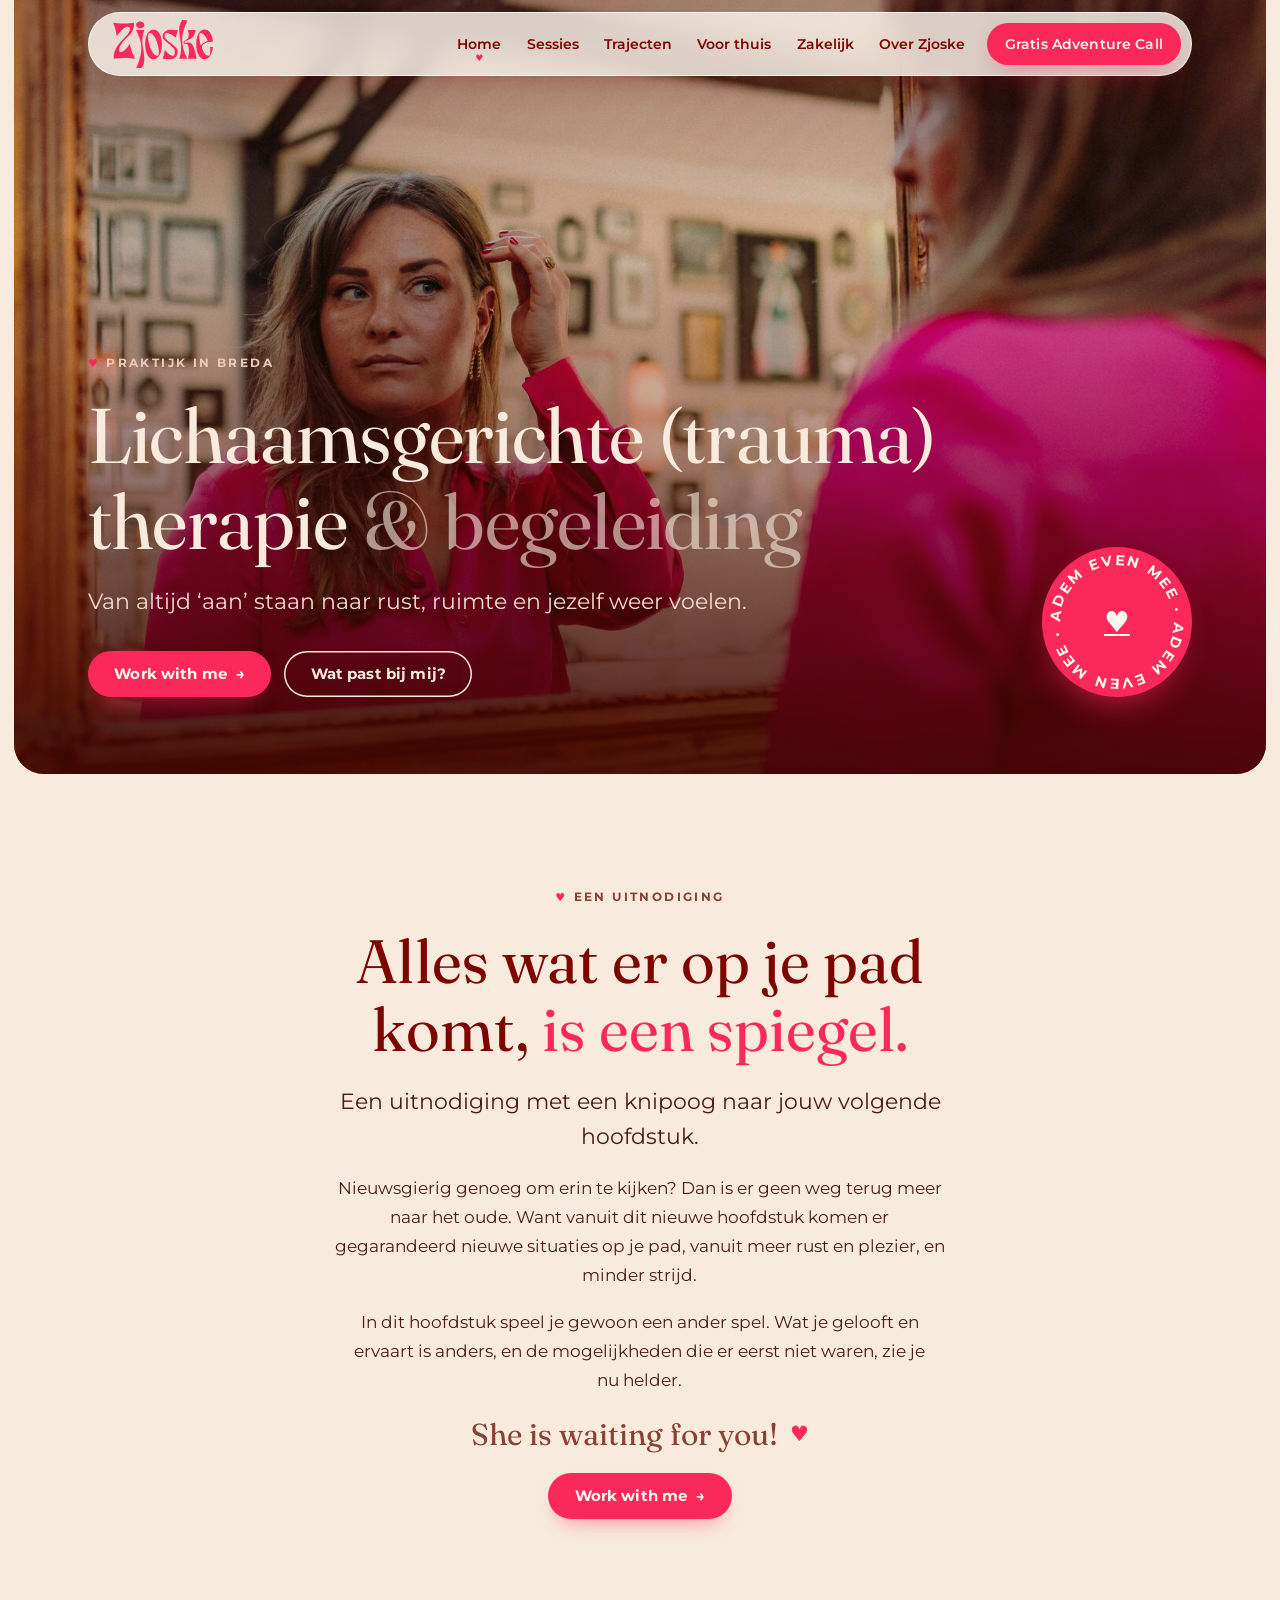
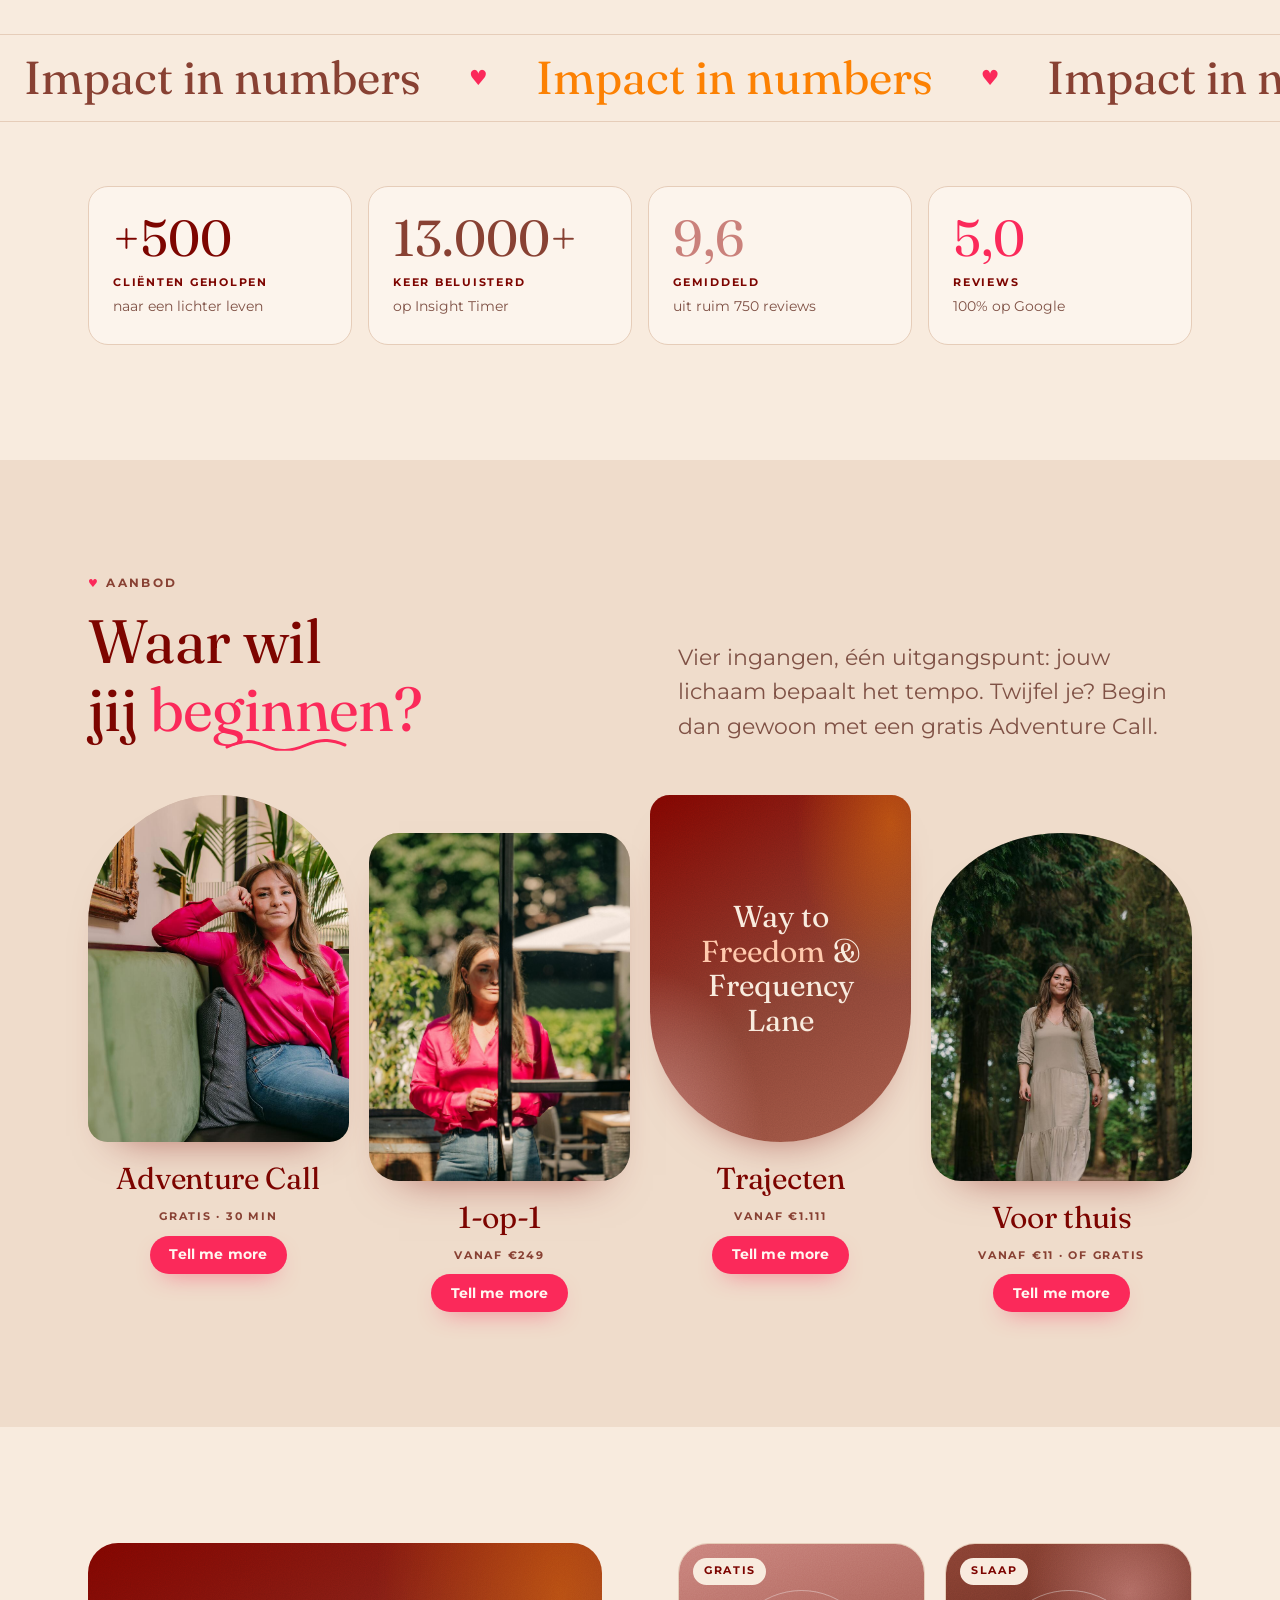
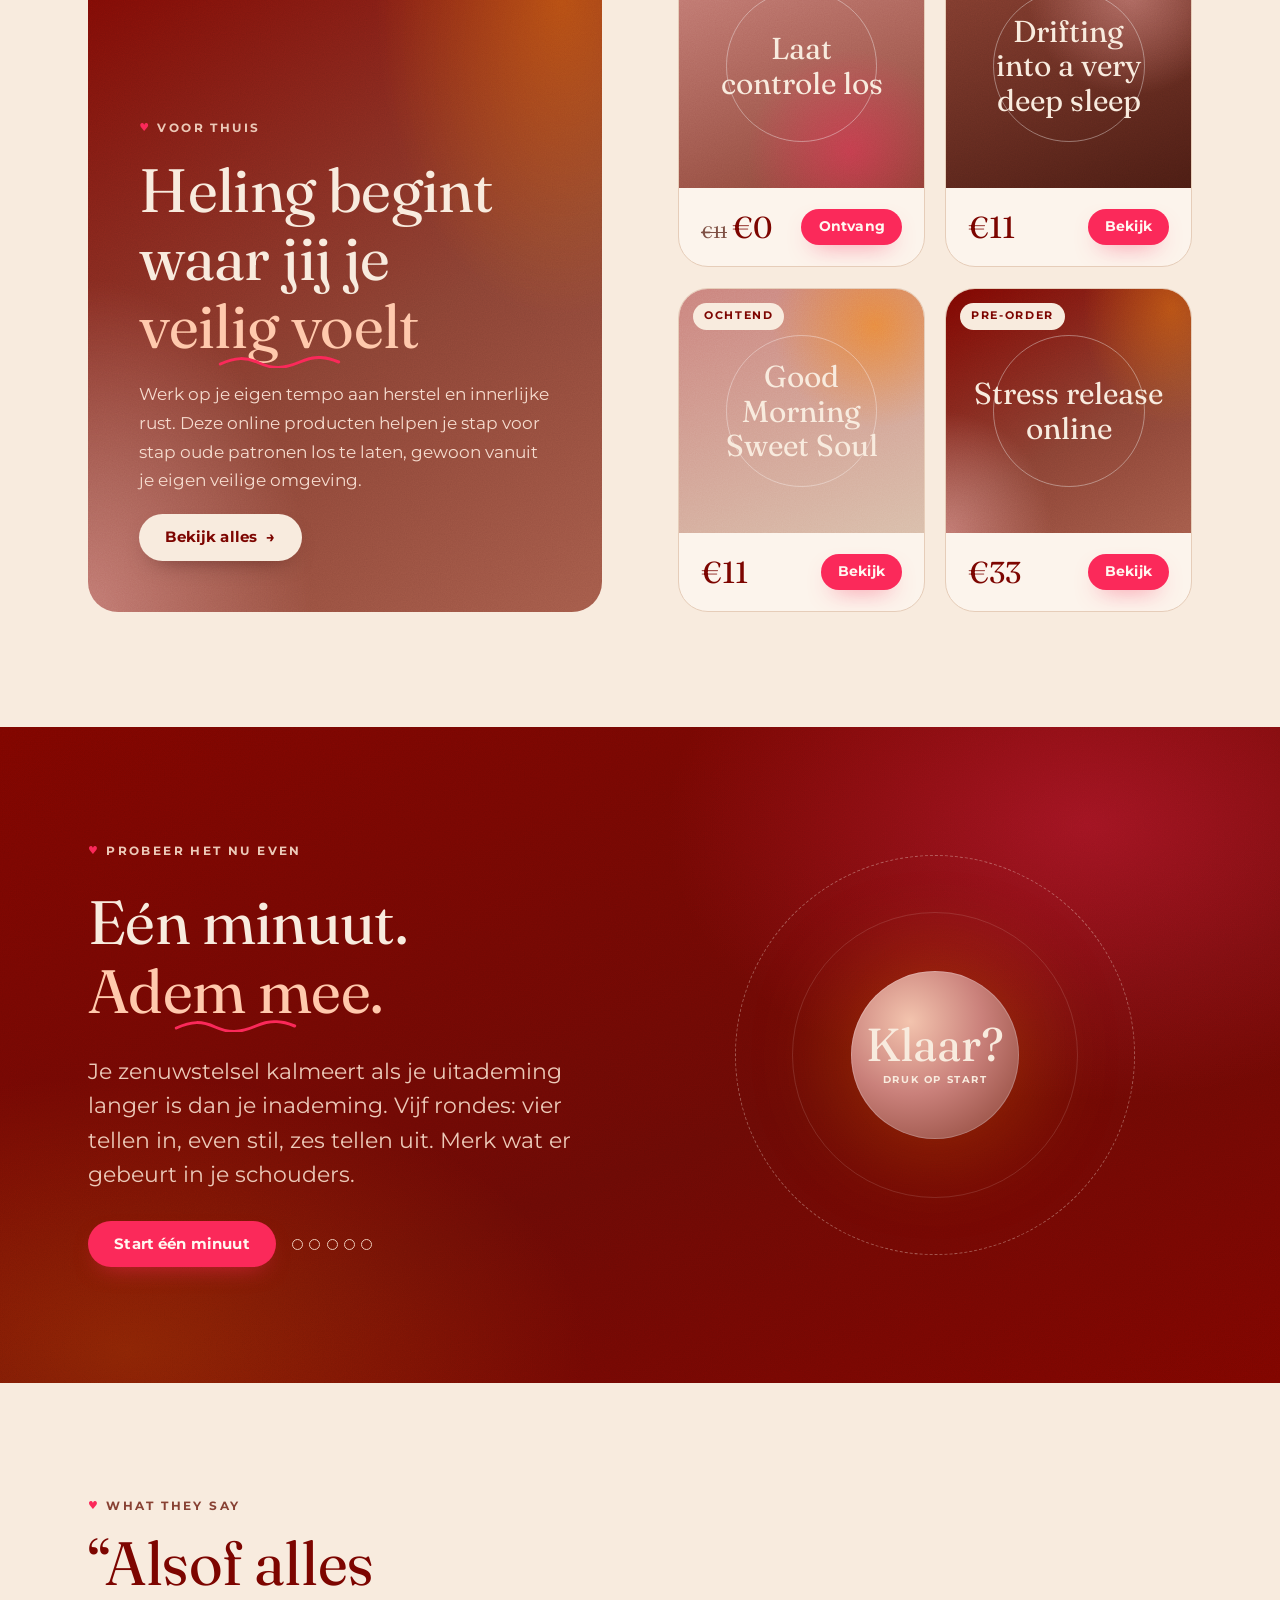
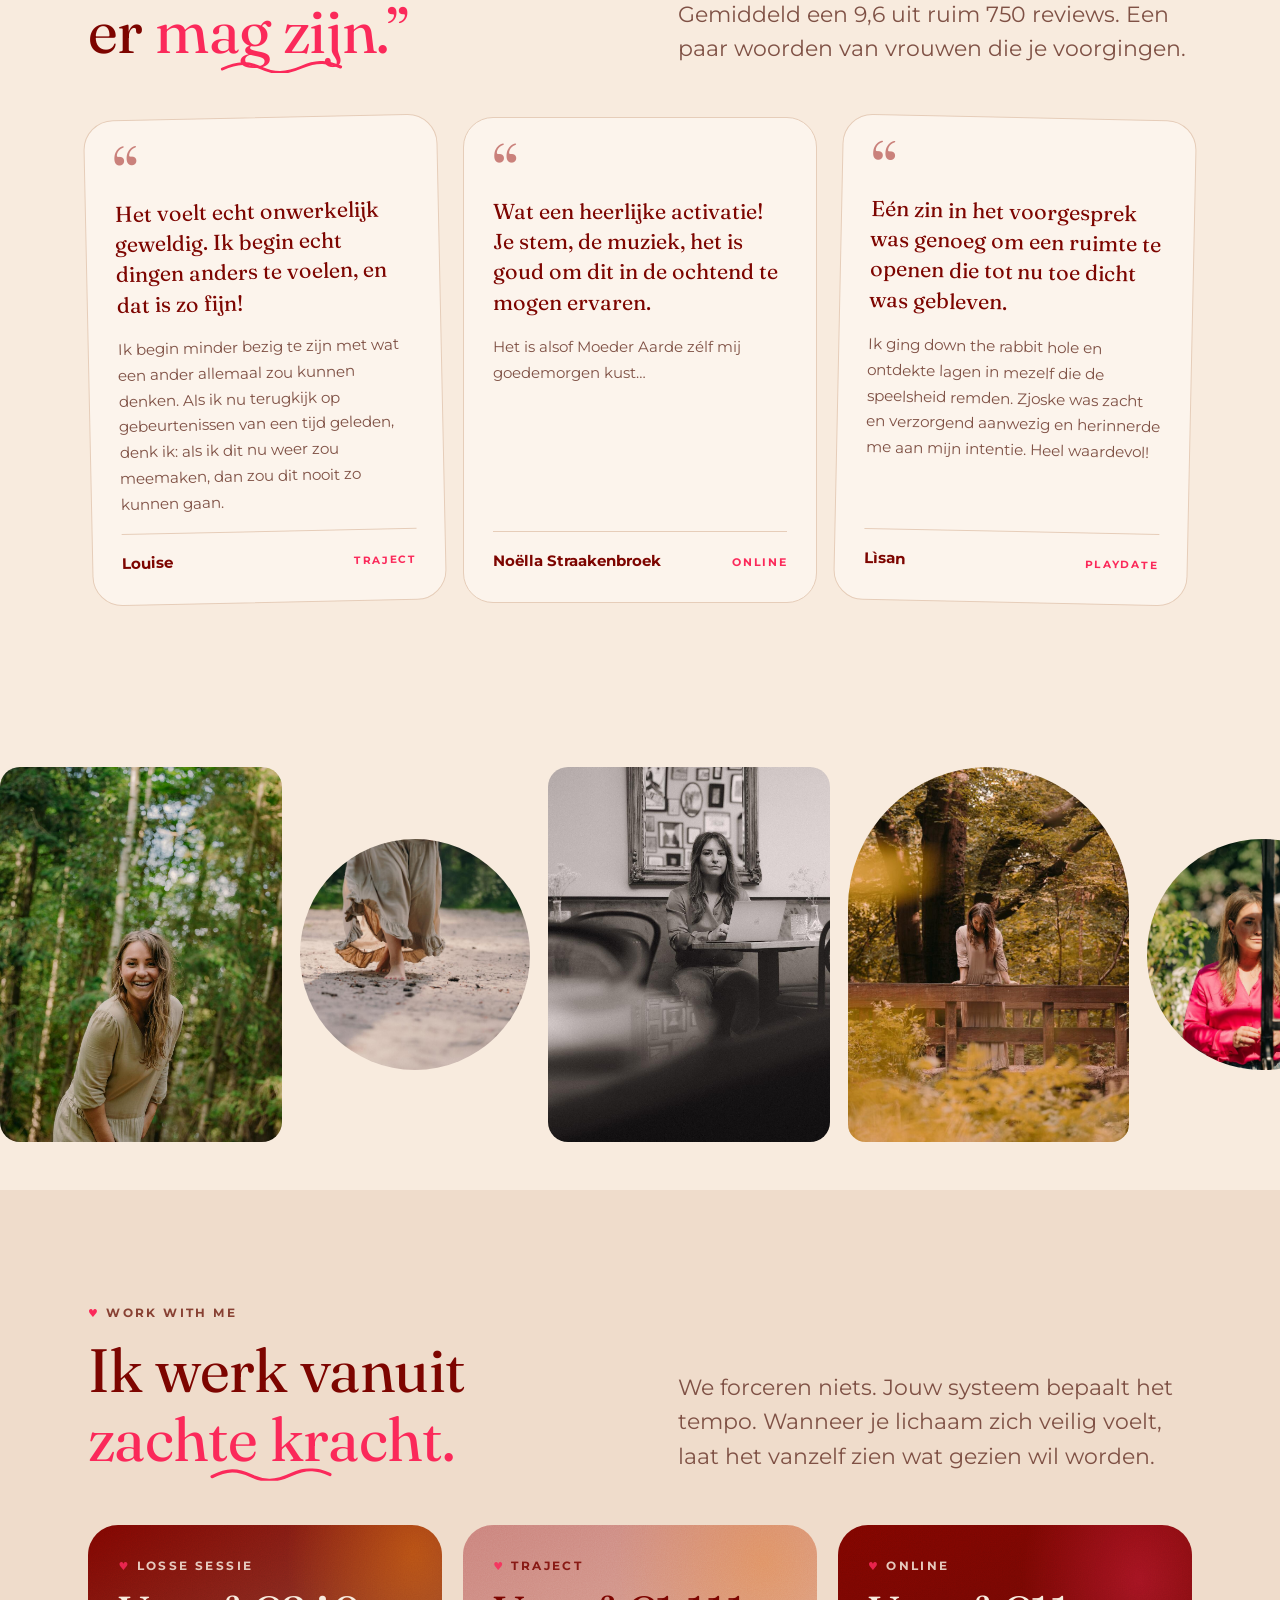
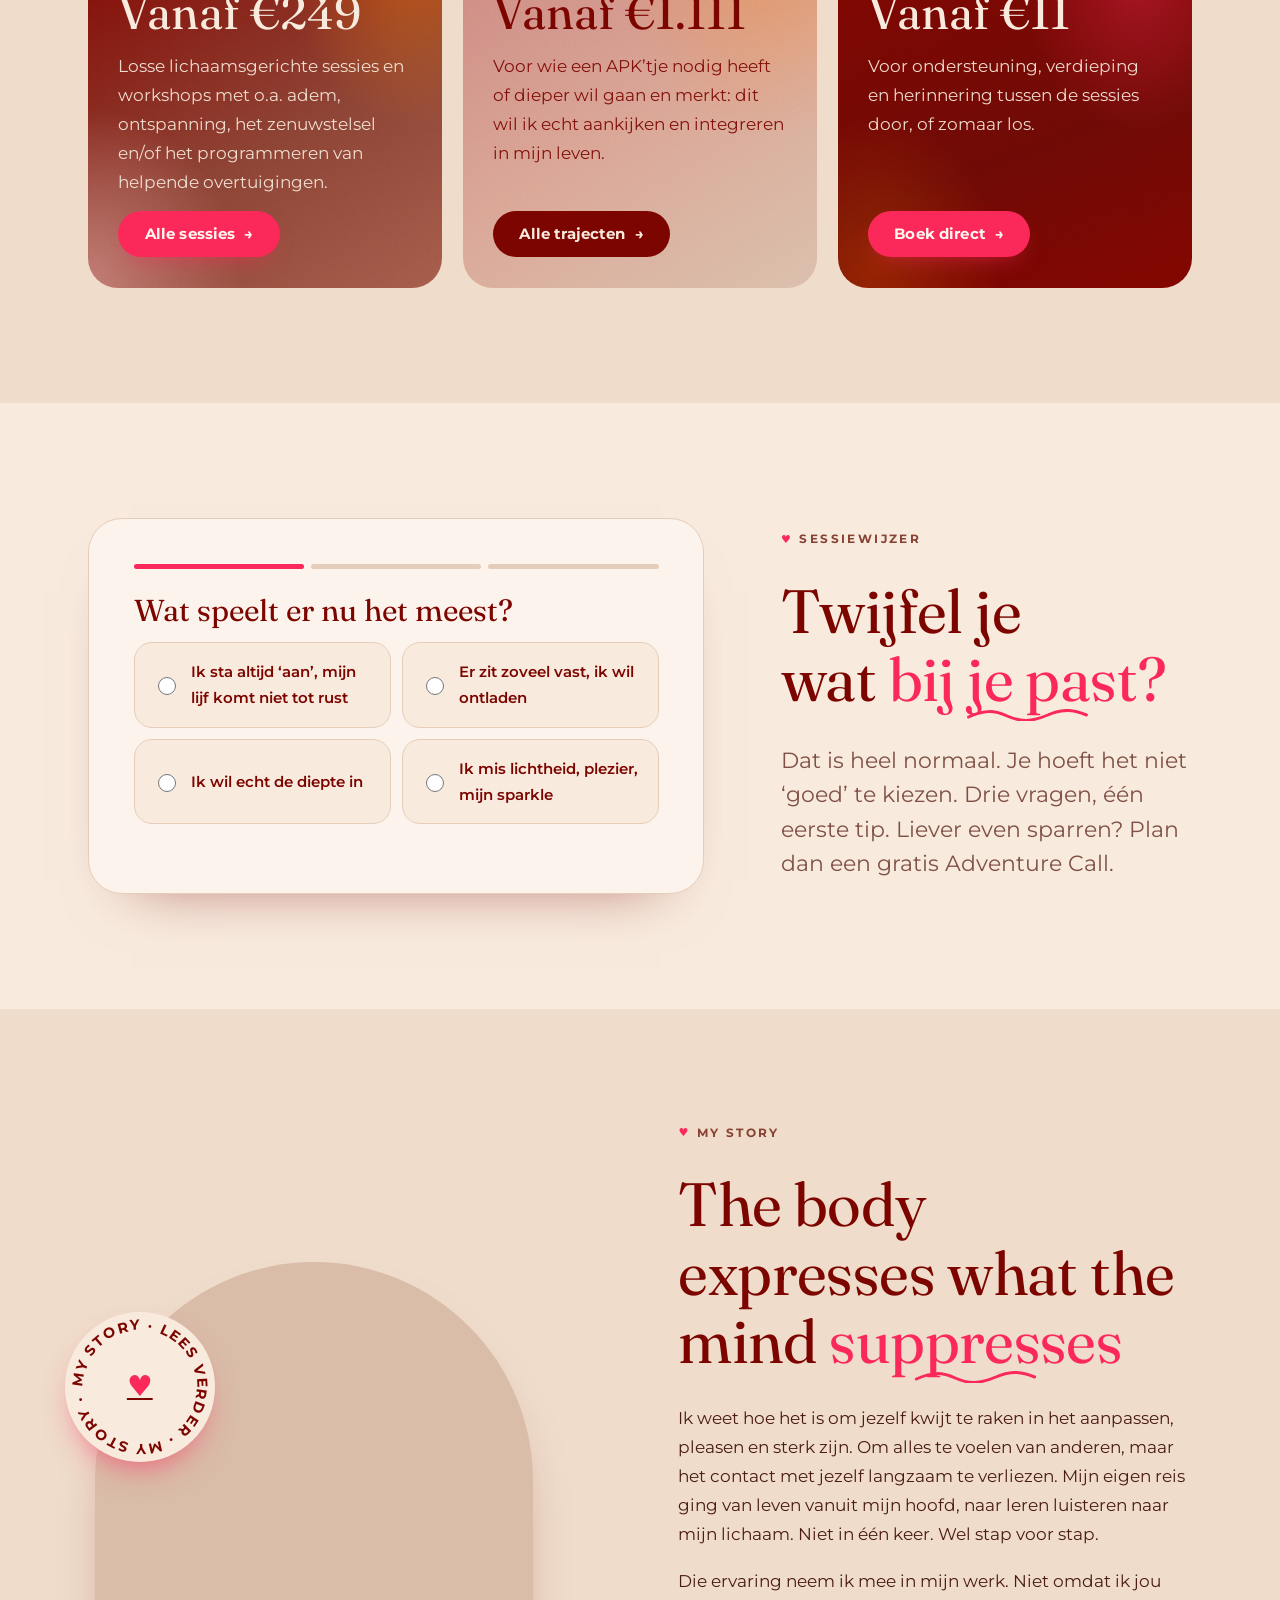
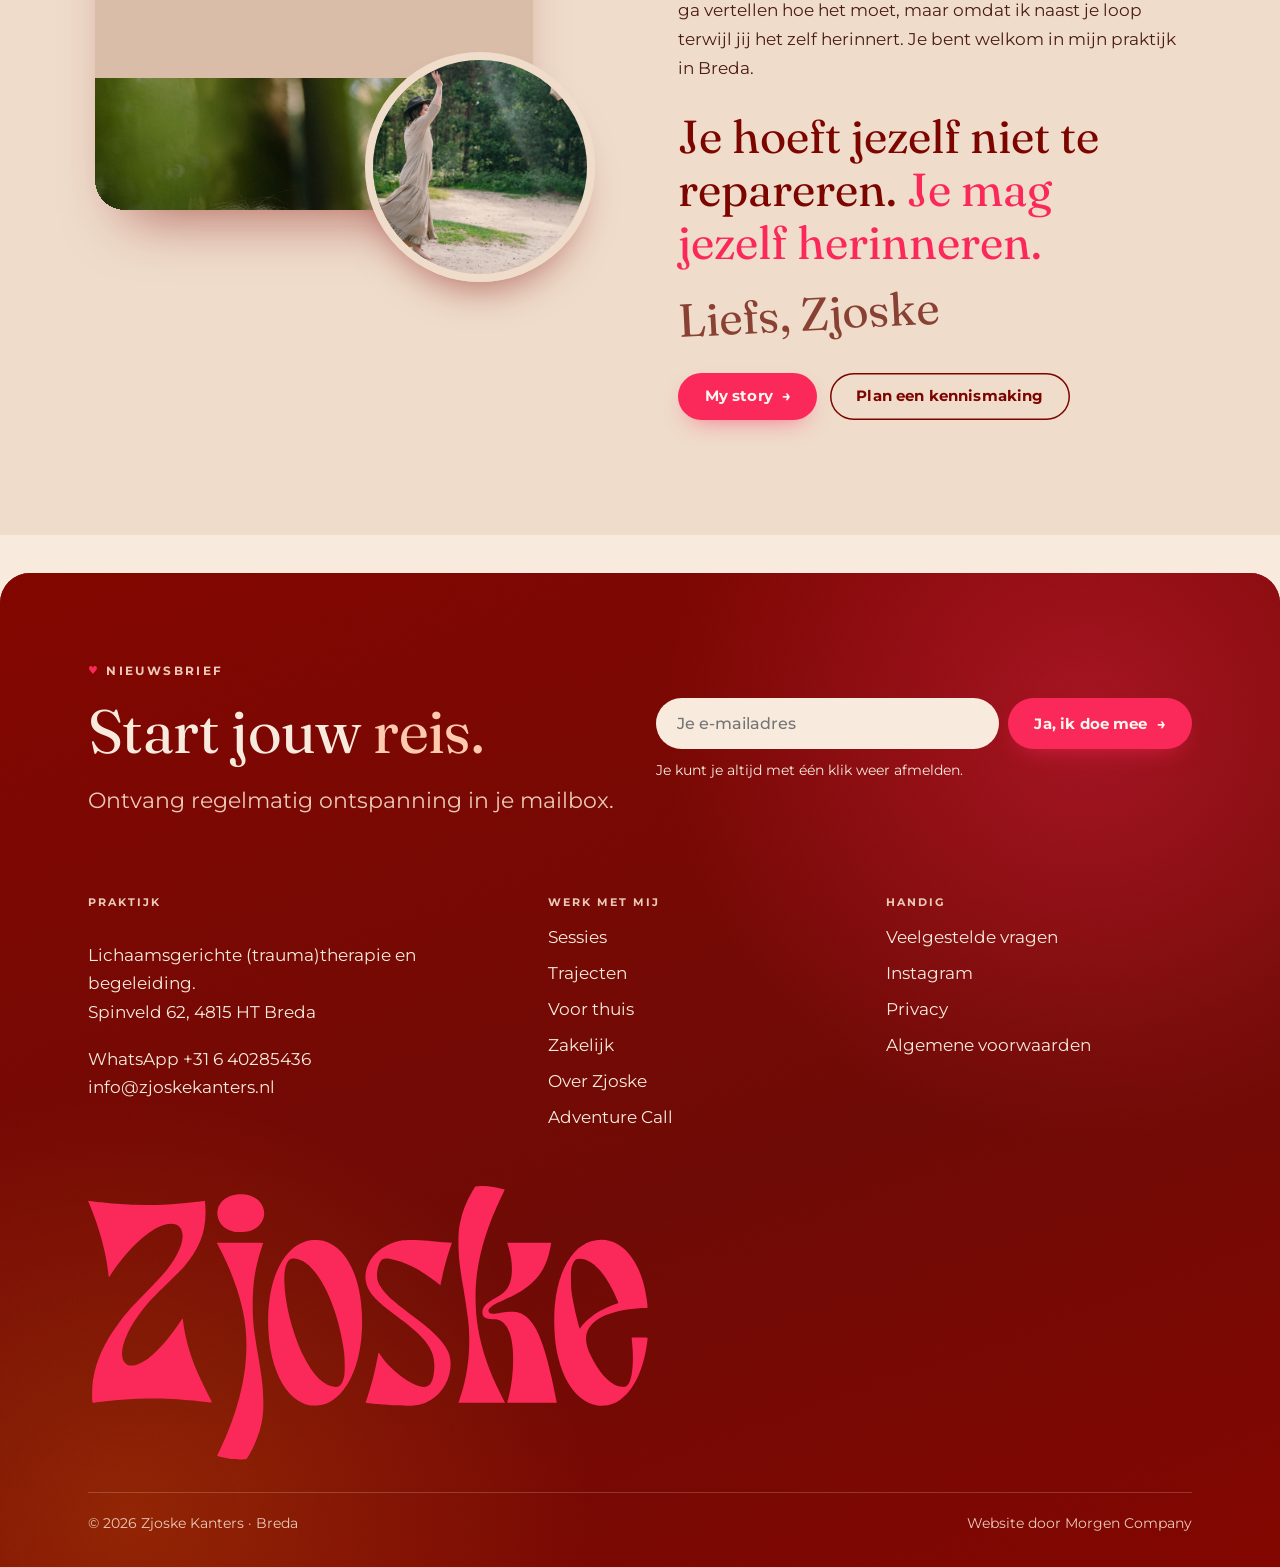
==== index.html @ 668811f3 "Nieuwe website Zjoske Kanters Statische site (7 pagina's) ter vervanging van de Wix-site: opbouw en " ====
<!doctype html>
<html lang="nl">
<head>
<meta charset="utf-8">
<meta name="viewport" content="width=device-width, initial-scale=1, viewport-fit=cover">
<title>Zjoske Kanters</title>
<meta name="description" content="Lichaamsgerichte (trauma)therapie en begeleiding in Breda. Alles wat er op je pad komt, is een spiegel.">
<link rel="preload" href="fonts/TanMeringue.woff2" as="font" type="font/woff2" crossorigin>
<link rel="preconnect" href="https://fonts.googleapis.com">
<link rel="preconnect" href="https://fonts.gstatic.com" crossorigin>
<link rel="stylesheet" href="https://fonts.googleapis.com/css2?family=Fraunces:opsz,wght@9..144,300..600&family=Montserrat:ital,wght@0,400..800;1,400..600&display=swap">
<link rel="stylesheet" href="style.css">
</head>
<body>
<header data-header></header>

<main>

  <!-- ===== HERO ===== -->
  <section class="photo-hero">
    <div class="photo-hero__inner">
      <img src="img/spiegel.jpg" alt="Zjoske kijkt in de spiegel, in een roze blouse" width="1600" height="1067" style="object-position:30% 40%">
      <div class="wrap">
        <div>
          <span class="eyebrow">Praktijk in Breda</span>
          <h1>Lichaamsgerichte (trauma) therapie <span class="soft">&amp; begeleiding</span></h1>
          <p class="lead">Van altijd ‘aan’ staan naar rust, ruimte en jezelf weer voelen.</p>
          <div class="btn-row">
            <a class="btn" href="kennismaken.html">Work with me <span class="arr">→</span></a>
            <a class="btn btn--ghost" href="#sessiewijzer">Wat past bij mij?</a>
          </div>
        </div>
        <a class="sticker" href="#adem" aria-label="Adem even met me mee">
          <svg viewBox="0 0 100 100" aria-hidden="true"><defs><path id="ring1" d="M50,50 m-38,0 a38,38 0 1,1 76,0 a38,38 0 1,1 -76,0"/></defs><text textLength="234" lengthAdjust="spacing"><textPath href="#ring1" textLength="234" lengthAdjust="spacing">adem even mee · adem even mee ·</textPath></text></svg>
          <span class="heart" aria-hidden="true">♥</span>
        </a>
      </div>
    </div>
  </section>

  <!-- ===== SPIEGEL ===== -->
  <section class="section">
    <div class="wrap intro reveal">
      <span class="eyebrow">Een uitnodiging</span>
      <p class="big">Alles wat er op je pad komt, <em>is een spiegel.</em></p>
      <p class="lead" style="color:var(--text)">Een uitnodiging met een knipoog naar jouw volgende hoofdstuk.</p>
      <div class="prose" style="text-align:center">
        <p>Nieuwsgierig genoeg om erin te kijken? Dan is er geen weg terug meer naar het oude. Want vanuit dit nieuwe hoofdstuk komen er gegarandeerd nieuwe situaties op je pad, vanuit meer rust en plezier, en minder strijd.</p>
        <p>In dit hoofdstuk speel je gewoon een ander spel. Wat je gelooft en ervaart is anders, en de mogelijkheden die er eerst niet waren, zie je nu helder.</p>
      </div>
      <p class="wink">She is waiting for you!</p>
      <a class="btn" href="kennismaken.html">Work with me <span class="arr">→</span></a>
    </div>
  </section>

  <!-- ===== IMPACT IN NUMBERS ===== -->
  <div class="marquee" aria-hidden="true"><div class="marquee__track">
    <span>Impact in numbers</span><span>Impact in numbers</span><span>Impact in numbers</span><span>Impact in numbers</span>
    <span>Impact in numbers</span><span>Impact in numbers</span><span>Impact in numbers</span><span>Impact in numbers</span>
  </div></div>
  <section class="section" style="padding-top:clamp(40px,5vw,64px)">
    <div class="wrap">
      <div class="stats">
        <div class="stat reveal"><b data-count="500" data-prefix="+">+500</b><strong>Cliënten geholpen</strong><span>naar een lichter leven</span></div>
        <div class="stat reveal"><b data-count="13000" data-suffix="+">13.000+</b><strong>Keer beluisterd</strong><span>op Insight Timer</span></div>
        <div class="stat reveal"><b data-count="9.6">9,6</b><strong>Gemiddeld</strong><span>uit ruim 750 reviews</span></div>
        <div class="stat reveal"><b data-count="5.0">5,0</b><strong>Reviews</strong><span>100% op Google</span></div>
      </div>
    </div>
  </section>

  <!-- ===== AANBOD ===== -->
  <section class="section section--alt">
    <div class="wrap">
      <div class="head reveal">
        <div class="stack"><span class="eyebrow">Aanbod</span><h2>Waar wil jij <em>beginnen?</em></h2></div>
        <p class="lead">Vier ingangen, één uitgangspunt: jouw lichaam bepaalt het tempo. Twijfel je? Begin dan gewoon met een gratis Adventure Call.</p>
      </div>
      <div class="offer-grid">
        <a class="offer reveal" href="kennismaken.html">
          <div class="pic"><img src="img/zjoske-bank.jpg" alt="Zjoske op een groene bank" width="1600" height="1067" loading="lazy" style="object-position:62% 50%"></div>
          <h3>Adventure Call</h3>
          <span class="price">GRATIS · 30 MIN</span>
          <span class="btn">Tell me more</span>
        </a>
        <a class="offer reveal" href="sessies.html">
          <div class="pic"><img src="img/zjoske-staand.jpg" alt="Zjoske buiten bij een terras" width="1067" height="1600" loading="lazy"></div>
          <h3>1-op-1</h3>
          <span class="price">VANAF €249</span>
          <span class="btn">Tell me more</span>
        </a>
        <a class="offer reveal" href="trajecten.html">
          <div class="pic pic--earth"><b>Way to <em>Freedom</em> &amp; Frequency Lane</b></div>
          <h3>Trajecten</h3>
          <span class="price">VANAF €1.111</span>
          <span class="btn">Tell me more</span>
        </a>
        <a class="offer reveal" href="voor-thuis.html">
          <div class="pic"><img src="img/bos-wandelen.jpg" alt="Zjoske wandelt door het bos" width="1600" height="1067" loading="lazy"></div>
          <h3>Voor thuis</h3>
          <span class="price">VANAF €11 · OF GRATIS</span>
          <span class="btn">Tell me more</span>
        </a>
      </div>
    </div>
  </section>

  <!-- ===== VOOR THUIS ===== -->
  <section class="section">
    <div class="wrap split" style="align-items:stretch">
      <div class="glow reveal">
        <span class="eyebrow">Voor thuis</span>
        <h2>Heling begint waar jij je <em>veilig voelt</em></h2>
        <p>Werk op je eigen tempo aan herstel en innerlijke rust. Deze online producten helpen je stap voor stap oude patronen los te laten, gewoon vanuit je eigen veilige omgeving.</p>
        <div><a class="btn btn--light" href="voor-thuis.html">Bekijk alles <span class="arr">→</span></a></div>
      </div>
      <div class="products" style="grid-template-columns:1fr 1fr;align-content:start">
        <article class="product reveal">
          <div class="cover cover--free"><span class="tag">Gratis</span><b>Laat controle los</b></div>
          <div class="body"><div class="row"><span class="p"><s>€11</s>€0</span><a class="btn" href="voor-thuis.html#gratis-form">Ontvang</a></div></div>
        </article>
        <article class="product reveal">
          <div class="cover cover--sleep"><span class="tag">Slaap</span><b>Drifting into a very deep sleep</b></div>
          <div class="body"><div class="row"><span class="p">€11</span><a class="btn" href="voor-thuis.html#meditaties">Bekijk</a></div></div>
        </article>
        <article class="product reveal">
          <div class="cover cover--morning"><span class="tag">Ochtend</span><b>Good Morning Sweet Soul</b></div>
          <div class="body"><div class="row"><span class="p">€11</span><a class="btn" href="voor-thuis.html#meditaties">Bekijk</a></div></div>
        </article>
        <article class="product reveal">
          <div class="cover cover--program"><span class="tag">Pre-order</span><b>Stress release online</b></div>
          <div class="body"><div class="row"><span class="p">€33</span><a class="btn" href="voor-thuis.html#meditaties">Bekijk</a></div></div>
        </article>
      </div>
    </div>
  </section>

  <!-- ===== ADEM MEE ===== -->
  <section class="section section--deep" id="adem" data-floaties>
    <div class="wrap breathe">
      <div class="stack-lg reveal">
        <span class="eyebrow">Probeer het nu even</span>
        <h2>Eén minuut. <em>Adem mee.</em></h2>
        <p class="lead">Je zenuwstelsel kalmeert als je uitademing langer is dan je inademing. Vijf rondes: vier tellen in, even stil, zes tellen uit. Merk wat er gebeurt in je schouders.</p>
        <div class="breath-meta">
          <button class="btn" type="button" data-breathe-btn>Start één minuut</button>
          <div class="dots" aria-label="Voortgang in vijf rondes"><i></i><i></i><i></i><i></i><i></i></div>
        </div>
      </div>
      <div class="breath-stage" data-breathe aria-live="polite">
        <div class="breath-ring"></div>
        <div class="breath-ball"></div>
        <div class="breath-label"><b>Klaar?</b><small>druk op start</small></div>
      </div>
    </div>
  </section>

  <!-- ===== WHAT THEY SAY ===== -->
  <section class="section">
    <div class="wrap">
      <div class="head reveal">
        <div class="stack"><span class="eyebrow">What they say</span><h2>“Alsof alles er <em>mag zijn.”</em></h2></div>
        <p class="lead">Gemiddeld een 9,6 uit ruim 750 reviews. Een paar woorden van vrouwen die je voorgingen.</p>
      </div>
      <div class="quotes">
        <figure class="quote reveal">
          <blockquote>Het voelt echt onwerkelijk geweldig. Ik begin echt dingen anders te voelen, en dat is zo fijn!</blockquote>
          <p>Ik begin minder bezig te zijn met wat een ander allemaal zou kunnen denken. Als ik nu terugkijk op gebeurtenissen van een tijd geleden, denk ik: als ik dit nu weer zou meemaken, dan zou dit nooit zo kunnen gaan.</p>
          <footer>Louise <span>Traject</span></footer>
        </figure>
        <figure class="quote reveal">
          <blockquote>Wat een heerlijke activatie! Je stem, de muziek, het is goud om dit in de ochtend te mogen ervaren.</blockquote>
          <p>Het is alsof Moeder Aarde zélf mij goedemorgen kust…</p>
          <footer>Noëlla Straakenbroek <span>Online</span></footer>
        </figure>
        <figure class="quote reveal">
          <blockquote>Eén zin in het voorgesprek was genoeg om een ruimte te openen die tot nu toe dicht was gebleven.</blockquote>
          <p>Ik ging down the rabbit hole en ontdekte lagen in mezelf die de speelsheid remden. Zjoske was zacht en verzorgend aanwezig en herinnerde me aan mijn intentie. Heel waardevol!</p>
          <footer>Lìsan <span>Playdate</span></footer>
        </figure>
      </div>
    </div>
  </section>

  <!-- ===== FOTOSTRIP ===== -->
  <div class="strip" aria-hidden="true"><div class="strip__track">
    <figure><img src="img/lachen-bos.jpg" alt="" loading="lazy" style="object-position:50% 25%"></figure>
    <figure><img src="img/blote-voeten.jpg" alt="" loading="lazy"></figure>
    <figure><img src="img/werkplek.jpg" alt="" loading="lazy"></figure>
    <figure><img src="img/bos-brug.jpg" alt="" loading="lazy"></figure>
    <figure><img src="img/zjoske-staand.jpg" alt="" loading="lazy"></figure>
    <figure><img src="img/moeten.jpg" alt="" loading="lazy"></figure>
    <figure><img src="img/vrij-dansen.jpg" alt="" loading="lazy" style="object-position:25% 50%"></figure>
    <figure><img src="img/praktijk-breda.jpg" alt="" loading="lazy"></figure>
    <figure><img src="img/lachen-bos.jpg" alt="" loading="lazy" style="object-position:50% 25%"></figure>
    <figure><img src="img/blote-voeten.jpg" alt="" loading="lazy"></figure>
    <figure><img src="img/werkplek.jpg" alt="" loading="lazy"></figure>
    <figure><img src="img/bos-brug.jpg" alt="" loading="lazy"></figure>
    <figure><img src="img/zjoske-staand.jpg" alt="" loading="lazy"></figure>
    <figure><img src="img/moeten.jpg" alt="" loading="lazy"></figure>
    <figure><img src="img/vrij-dansen.jpg" alt="" loading="lazy" style="object-position:25% 50%"></figure>
    <figure><img src="img/praktijk-breda.jpg" alt="" loading="lazy"></figure>
  </div></div>

  <!-- ===== WORK WITH ME ===== -->
  <section class="section section--alt">
    <div class="wrap">
      <div class="head reveal">
        <div class="stack"><span class="eyebrow">Work with me</span><h2>Ik werk vanuit <em>zachte kracht.</em></h2></div>
        <p class="lead">We forceren niets. Jouw systeem bepaalt het tempo. Wanneer je lichaam zich veilig voelt, laat het vanzelf zien wat gezien wil worden.</p>
      </div>
      <div class="work">
        <div class="work-card reveal">
          <span class="eyebrow">Losse sessie</span>
          <span class="price">Vanaf €249</span>
          <p>Losse lichaamsgerichte sessies en workshops met o.a. adem, ontspanning, het zenuwstelsel en/of het programmeren van helpende overtuigingen.</p>
          <a class="btn" href="sessies.html">Alle sessies <span class="arr">→</span></a>
        </div>
        <div class="work-card reveal">
          <span class="eyebrow">Traject</span>
          <span class="price">Vanaf €1.111</span>
          <p>Voor wie een APK’tje nodig heeft of dieper wil gaan en merkt: dit wil ik echt aankijken en integreren in mijn leven.</p>
          <a class="btn" href="trajecten.html">Alle trajecten <span class="arr">→</span></a>
        </div>
        <div class="work-card reveal">
          <span class="eyebrow">Online</span>
          <span class="price">Vanaf €11</span>
          <p>Voor ondersteuning, verdieping en herinnering tussen de sessies door, of zomaar los.</p>
          <a class="btn" href="voor-thuis.html">Boek direct <span class="arr">→</span></a>
        </div>
      </div>
    </div>
  </section>

  <!-- ===== SESSIEWIJZER ===== -->
  <section class="section" id="sessiewijzer">
    <div class="wrap split split--wide-left">
      <form class="finder reveal" data-finder onsubmit="return false">
        <div class="progress" aria-hidden="true"><i></i><i></i><i></i></div>
        <fieldset>
          <legend>Wat speelt er nu het meest?</legend>
          <div class="opts">
            <label><input type="radio" name="wat" value="aan" id="f-aan">Ik sta altijd ‘aan’, mijn lijf komt niet tot rust</label>
            <label><input type="radio" name="wat" value="vast" id="f-vast">Er zit zoveel vast, ik wil ontladen</label>
            <label><input type="radio" name="wat" value="diep" id="f-diep">Ik wil echt de diepte in</label>
            <label><input type="radio" name="wat" value="licht" id="f-licht">Ik mis lichtheid, plezier, mijn sparkle</label>
          </div>
        </fieldset>
        <fieldset hidden>
          <legend>Hoe wil je beginnen?</legend>
          <div class="opts">
            <label><input type="radio" name="hoe" value="een" id="f-een">Met één sessie, eerst voelen</label>
            <label><input type="radio" name="hoe" value="proces" id="f-proces">Met een echt proces van een paar maanden</label>
            <label><input type="radio" name="hoe" value="thuis" id="f-thuis">Thuis, in mijn eigen tempo</label>
          </div>
        </fieldset>
        <fieldset hidden>
          <legend>Is het voor jezelf of voor je werk?</legend>
          <div class="opts">
            <label><input type="radio" name="voor" value="zelf" id="f-zelf">Voor mezelf</label>
            <label><input type="radio" name="voor" value="werk" id="f-werk">Voor mijn werk of leiderschap</label>
          </div>
        </fieldset>
        <div class="finder-result" hidden aria-live="polite"></div>
        <div class="finder-nav"><button type="button" class="btn btn--ghost" data-back hidden>← Terug</button></div>
      </form>
      <div class="stack-lg reveal">
        <span class="eyebrow">Sessiewijzer</span>
        <h2>Twijfel je wat <em>bij je past?</em></h2>
        <p class="lead">Dat is heel normaal. Je hoeft het niet ‘goed’ te kiezen. Drie vragen, één eerste tip. Liever even sparren? Plan dan een gratis Adventure Call.</p>
      </div>
    </div>
  </section>

  <!-- ===== MY STORY ===== -->
  <section class="section section--alt">
    <div class="wrap split">
      <div class="collage reveal">
        <div class="arch"><img src="img/portret.jpg" alt="Portret van Zjoske Kanters in het bos" width="1280" height="1600" loading="lazy" data-parallax="0.06"></div>
        <div class="small"><img src="img/vrij-dansen.jpg" alt="Zjoske gooit haar hoed in de lucht" width="1600" height="1067" loading="lazy" style="object-position:28% 50%"></div>
        <a class="sticker sticker--earth" href="over.html" aria-label="Lees het verhaal van Zjoske">
          <svg viewBox="0 0 100 100" aria-hidden="true"><defs><path id="ring2" d="M50,50 m-38,0 a38,38 0 1,1 76,0 a38,38 0 1,1 -76,0"/></defs><text textLength="234" lengthAdjust="spacing"><textPath href="#ring2" textLength="234" lengthAdjust="spacing">my story · lees verder · my story ·</textPath></text></svg>
          <span class="heart" aria-hidden="true">♥</span>
        </a>
      </div>
      <div class="stack-lg reveal">
        <span class="eyebrow">My story</span>
        <h2>The body expresses what the mind <em>suppresses</em></h2>
        <div class="prose">
          <p>Ik weet hoe het is om jezelf kwijt te raken in het aanpassen, pleasen en sterk zijn. Om alles te voelen van anderen, maar het contact met jezelf langzaam te verliezen. Mijn eigen reis ging van leven vanuit mijn hoofd, naar leren luisteren naar mijn lichaam. Niet in één keer. Wel stap voor stap.</p>
          <p>Die ervaring neem ik mee in mijn werk. Niet omdat ik jou ga vertellen hoe het moet, maar omdat ik naast je loop terwijl jij het zelf herinnert. Je bent welkom in mijn praktijk in Breda.</p>
        </div>
        <p class="bigquote" style="font-size:var(--step-3)">Je hoeft jezelf niet te repareren. <span style="color:var(--roze)">Je mag jezelf herinneren.</span></p>
        <p class="signature">Liefs, Zjoske</p>
        <div class="btn-row"><a class="btn" href="over.html">My story <span class="arr">→</span></a><a class="btn btn--ghost" href="kennismaken.html">Plan een kennismaking</a></div>
      </div>
    </div>
  </section>

</main>

<footer data-footer></footer>
<script src="main.js"></script>
</body>
</html>
---- style.css ----
/* =========================================================
   ZJOSKE KANTERS — stijlblad voor de hele website

   Merk in één zin: kalmte + speelsheid.
   - Aardetinten zijn de basis (bordeaux, bruin, poederroze, beige,
     off-white). Roze en oranje zijn ACCENTEN: knoppen, hartjes,
     een enkel woord, een gloed. Nooit hele vlakken.
   - TAN Meringue (chique) alleen voor: koppen, grote cijfers, prijzen,
     quotes, de lopende band en Zjoske's handtekening.
     Montserrat (strak) voor al het andere.
   - Foto's in grote afgeronde vormen, soms als collage over elkaar.
   ========================================================= */

@font-face {
  font-family: "Tan Meringue";
  src: url("fonts/TanMeringue.woff2") format("woff2"), url("fonts/TanMeringue.ttf") format("truetype");
  font-weight: normal; font-style: normal; font-display: swap;
}

:root {
  color-scheme: light;

  /* — Huisstijl (uit 'Kleuren pallet') — */
  --bordeaux: #7d0500;
  --bruin: #884133;
  --poeder: #ca817b;
  --beige: #d9bda9;
  --offwhite: #f8ebde;
  --roze: #fb295a;     /* accent */
  --oranje: #fc8103;   /* accent */

  /* — Rollen — */
  --bg: var(--offwhite);
  --bg-sand: #efdccb;          /* off-white richting beige */
  --card: #fcf4ec;
  --line: #e6cdb9;
  --ink: var(--bordeaux);      /* koppen */
  --text: #4a1c13;             /* lopende tekst: diep bruin-bordeaux */
  --text-soft: #7f5145;
  --on-dark: var(--offwhite);
  --on-dark-soft: #ecc9b8;

  /* — Kleurvlakken: aarde als basis, accent als gloed — */
  --earth: radial-gradient(60% 80% at 92% 8%, rgba(252,129,3,.42) 0%, transparent 60%),
           radial-gradient(70% 80% at 0% 100%, rgba(202,129,123,.85) 0%, transparent 62%),
           linear-gradient(150deg, #7d0500 0%, #884133 58%, #a35a49 100%);
  --wine:  radial-gradient(55% 70% at 85% 15%, rgba(251,41,90,.35) 0%, transparent 60%),
           radial-gradient(60% 70% at 10% 95%, rgba(252,129,3,.22) 0%, transparent 60%),
           linear-gradient(160deg, #7d0500 0%, #6a0a05 60%, #7d0500 100%);
  --blush: radial-gradient(70% 80% at 85% 10%, rgba(252,129,3,.28) 0%, transparent 60%),
           linear-gradient(150deg, #ca817b 0%, #d9a493 55%, #d9bda9 100%);
  --grain: url("data:image/svg+xml,%3Csvg xmlns='http://www.w3.org/2000/svg' width='180' height='180'%3E%3Cfilter id='n'%3E%3CfeTurbulence type='fractalNoise' baseFrequency='.85' numOctaves='2' stitchTiles='stitch'/%3E%3CfeColorMatrix values='0 0 0 0 1 0 0 0 0 1 0 0 0 0 1 0 0 0 .55 0'/%3E%3C/filter%3E%3Crect width='100%25' height='100%25' filter='url(%23n)'/%3E%3C/svg%3E");
  --squiggle: url("data:image/svg+xml,%3Csvg xmlns='http://www.w3.org/2000/svg' viewBox='0 0 120 12'%3E%3Cpath d='M2 8 C 17 1, 27 1, 40 7 S 64 13, 80 6 S 106 1, 118 6' fill='none' stroke='%23fb295a' stroke-width='3' stroke-linecap='round'/%3E%3C/svg%3E");

  /* — Typografie — */
  --f-display: "Tan Meringue", "Fraunces", Georgia, serif;
  --f-body: "Montserrat", "Avenir Next", "Segoe UI", system-ui, sans-serif;
  --step--1: clamp(0.8rem, 0.78rem + 0.1vw, 0.86rem);
  --step-0: clamp(0.98rem, 0.95rem + 0.15vw, 1.06rem);
  --step-1: clamp(1.15rem, 1.05rem + 0.4vw, 1.35rem);
  --step-2: clamp(1.45rem, 1.25rem + 0.8vw, 1.95rem);
  --step-3: clamp(1.9rem, 1.45rem + 1.8vw, 2.9rem);
  --step-4: clamp(2.2rem, 1.5rem + 2.9vw, 4rem);

  /* — Maat — */
  --gutter: clamp(18px, 4vw, 48px);
  --wrap: 1200px;
  --radius: 30px;
  --radius-sm: 20px;
  --ease: cubic-bezier(.2,.8,.2,1);
  --bounce: cubic-bezier(.34,1.56,.64,1);
}

/* ---------- Basis ---------- */
*, *::before, *::after { box-sizing: border-box; }
html { scroll-behavior: smooth; -webkit-text-size-adjust: 100%; overflow-x: clip; background: var(--bg); }
body { margin: 0; background: var(--bg); color: var(--text); font: 400 var(--step-0)/1.7 var(--f-body); overflow-x: clip; }
img { max-width: 100%; display: block; height: auto; }
[hidden] { display: none !important; }
a { color: inherit; }
p { margin: 0; }
b, strong { font-weight: 700; }
:focus-visible { outline: 3px solid var(--oranje); outline-offset: 3px; border-radius: 8px; }
::selection { background: var(--poeder); color: var(--offwhite); }

.wrap { width: 100%; max-width: var(--wrap); margin-inline: auto; padding-inline: var(--gutter); }
.section { padding-block: clamp(72px, 9vw, 128px); position: relative; }
.section--alt { background: var(--bg-sand); }
.section--deep { background: var(--bordeaux); color: var(--on-dark); isolation: isolate; overflow: hidden; }
.section--deep::before { content: ""; position: absolute; inset: 0; z-index: -2; background: var(--wine); }
.section--deep::after, .grain::after { content: ""; position: absolute; inset: 0; z-index: -1; background-image: var(--grain); opacity: .16; mix-blend-mode: overlay; pointer-events: none; }
.section--deep h1, .section--deep h2, .section--deep h3, .section--deep h4 { color: var(--on-dark); }
.section--deep p, .section--deep li { color: var(--on-dark); }
.section--deep .lead, .section--deep .muted { color: var(--on-dark-soft); }

/* ---------- Typografie ---------- */
h1, h2, h3, h4 { font-family: var(--f-display); font-weight: 400; color: var(--ink); line-height: 1.12; letter-spacing: -0.01em; margin: 0; text-wrap: balance; }
h1 { font-size: clamp(2.3rem, 1.2rem + 4.6vw, 5.6rem); }
h2 { font-size: var(--step-4); }
h3 { font-size: var(--step-2); line-height: 1.16; }
h4 { font-size: var(--step-1); line-height: 1.2; }
/* een accentwoord: roze, met een krul eronder die zich tekent */
h1 em, h2 em, h3 em { font-style: normal; color: var(--roze); }
h2 em { display: inline-block; position: relative; }
.site-footer h2 em::after { display: none; }
h2 em::after { content: ""; position: absolute; left: 0; right: 0; bottom: -.12em; height: .2em; background: var(--squiggle) no-repeat left center / 100% 100%; clip-path: inset(0 0 0 0); transition: clip-path 1.1s var(--ease) .25s; }
.reveal.pending h2 em::after, h2.reveal.pending em::after { clip-path: inset(0 100% 0 0); }
.section--deep h2 em, .hero-earth h1 em, .hero-earth h2 em, .photo-hero h1 em { color: #ffc9ad; }
.soft { opacity: .6; }

.eyebrow { font: 700 12px/1.4 var(--f-body); letter-spacing: .2em; text-transform: uppercase; color: var(--bruin); display: inline-flex; align-items: center; gap: .7em; }
.eyebrow::before { content: "♥"; color: var(--roze); font-size: 11px; letter-spacing: 0; }
.section--deep .eyebrow, .hero-earth .eyebrow, .photo-hero .eyebrow { color: var(--on-dark-soft); }
.lead { font-size: var(--step-1); line-height: 1.6; color: var(--text-soft); max-width: 34em; }
.prose { max-width: 36em; display: grid; gap: 1.1em; }
.prose p { text-wrap: pretty; }
.muted { color: var(--text-soft); }
.stack { display: grid; gap: 1.1rem; align-content: start; }
.stack-lg { display: grid; gap: 1.8rem; align-content: start; }
.center { text-align: center; justify-items: center; }
.center .lead, .center .prose { margin-inline: auto; }

/* sectiekop: overal hetzelfde ritme */
.head { display: grid; grid-template-columns: 1fr 1fr; gap: 1rem clamp(28px, 6vw, 88px); align-items: end; margin-bottom: clamp(32px, 4vw, 56px); }
.head > * { min-width: 0; }
.head .stack { gap: .9rem; }
.head--center { grid-template-columns: 1fr; justify-items: center; text-align: center; }
@media (max-width: 860px) { .head { grid-template-columns: 1fr; } }

/* ---------- Knoppen ---------- */
.btn {
  --b-bg: var(--roze); --b-fg: #fff7f0;
  display: inline-flex; align-items: center; justify-content: center; gap: .6em;
  padding: 1em 1.75em; border-radius: 999px; border: 0; background: var(--b-bg); color: var(--b-fg);
  font: 700 15px/1.1 var(--f-body); letter-spacing: .01em; text-decoration: none; cursor: pointer; white-space: nowrap;
  transition: transform .35s var(--bounce), box-shadow .3s, background .2s;
  box-shadow: 0 10px 24px -12px rgba(251,41,90,.7);
}
.btn:hover { transform: translateY(-3px) rotate(-1.5deg); box-shadow: 0 16px 30px -14px rgba(251,41,90,.85); }
.btn:active { transform: translateY(0) scale(.97); }
.btn .arr { display: inline-block; transition: transform .3s var(--bounce); }
.btn:hover .arr { transform: translateX(5px); }
.btn--ghost { --b-bg: transparent; --b-fg: var(--ink); box-shadow: inset 0 0 0 1.5px currentColor; }
.btn--ghost:hover { box-shadow: inset 0 0 0 1.5px currentColor; background: rgba(202,129,123,.14); }
.btn--light { --b-bg: var(--offwhite); --b-fg: var(--bordeaux); box-shadow: 0 10px 24px -14px rgba(40,5,0,.6); }
.section--deep .btn--ghost, .hero-earth .btn--ghost, .photo-hero .btn--ghost, .on-dark .btn--ghost { --b-fg: var(--offwhite); }
.btn-row { display: flex; flex-wrap: wrap; gap: .8rem; align-items: center; }
.center .btn-row, .head--center .btn-row { justify-content: center; }
.textlink { font-weight: 700; color: inherit; text-decoration: underline; text-decoration-thickness: 2px; text-underline-offset: 4px; text-decoration-color: var(--roze); }

/* ---------- Header ---------- */
.site-header { position: sticky; top: calc(12px + env(safe-area-inset-top, 0px)); z-index: 50; padding-inline: var(--gutter); margin-top: 12px; }
.site-header .wrap {
  display: flex; align-items: center; gap: 1.2rem; min-height: 64px; padding-inline: 24px 10px;
  max-width: calc(var(--wrap) - 2 * var(--gutter));
  background: rgba(252,244,236,.82); backdrop-filter: blur(16px) saturate(1.3); -webkit-backdrop-filter: blur(16px) saturate(1.3);
  border: 1px solid rgba(255,255,255,.7); border-radius: 999px; box-shadow: 0 14px 34px -20px rgba(125,5,0,.5);
  transition: box-shadow .3s;
}
.logo { color: var(--roze); display: block; width: 100px; flex: none; transition: transform .4s var(--bounce); }
.logo:hover { transform: rotate(-4deg) scale(1.05); }
.logo svg { width: 100%; height: auto; display: block; }
.nav { display: flex; gap: .1rem; margin-left: auto; align-items: center; }
.nav a { text-decoration: none; font: 600 14px var(--f-body); color: var(--bordeaux); padding: .6em .85em; border-radius: 999px; position: relative; transition: color .2s; }
.nav a:not(.btn)::after { content: "♥"; position: absolute; left: 50%; bottom: -2px; transform: translate(-50%, 4px) scale(0); font-size: 9px; color: var(--roze); transition: transform .35s var(--bounce); }
.nav a:not(.btn):hover::after, .nav a[aria-current="page"]::after { transform: translate(-50%, 0) scale(1); }
.nav .btn { color: #fff7f0; padding: .85em 1.3em; margin-left: .5rem; font-size: 14px; }
.menu-toggle { display: none; margin-left: auto; background: var(--bordeaux); color: var(--offwhite); border: 0; border-radius: 999px; padding: .75em 1.25em; font: 700 14px var(--f-body); cursor: pointer; }
@media (max-width: 1000px) {
  .menu-toggle { display: inline-flex; }
  .nav { position: absolute; top: calc(100% + 8px); left: var(--gutter); right: var(--gutter); flex-direction: column; align-items: stretch; gap: 0;
    background: #fcf4ec; padding: 1rem 1.2rem 1.2rem; border-radius: 26px; box-shadow: 0 24px 44px -20px rgba(125,5,0,.5);
    transform: translateY(-10px) scale(.98); transform-origin: top; opacity: 0; visibility: hidden; transition: .3s var(--ease); }
  .nav.open { transform: none; opacity: 1; visibility: visible; }
  .nav a { font: 400 1.6rem/1.2 var(--f-display); padding: .35em .3em; }
  .nav a:not(.btn)::after { display: none; }
  .nav .btn { margin: .8rem 0 0; font: 700 15px var(--f-body); }
}

/* ---------- Home: foto-hero ---------- */
.photo-hero { padding-inline: clamp(0px, 1.2vw, 14px); margin-top: -76px; }
.photo-hero__inner { position: relative; isolation: isolate; overflow: hidden; border-radius: 0 0 var(--radius) var(--radius); min-height: clamp(560px, 86vh, 820px); display: grid; align-items: end; color: var(--on-dark); }
.photo-hero__inner > img { position: absolute; inset: 0; width: 100%; height: 100%; object-fit: cover; z-index: -2; animation: kenburns 22s ease-in-out infinite alternate; transform-origin: 30% 40%; }
@keyframes kenburns { from { transform: scale(1.02); } to { transform: scale(1.12); } }
.photo-hero__inner::before { content: ""; position: absolute; inset: 0; z-index: -1; background: linear-gradient(180deg, rgba(74,10,4,.35) 0%, rgba(74,10,4,.05) 30%, rgba(74,10,4,.35) 55%, rgba(60,6,2,.88) 100%); }
.photo-hero .wrap { padding-block: 150px clamp(44px, 6vw, 80px); width: 100%; min-width: 0; display: grid; grid-template-columns: 1fr auto; gap: 2rem; align-items: end; }
.photo-hero .wrap > * { min-width: 0; }
.photo-hero h1 { color: var(--offwhite); max-width: 12em; margin-block: 1rem 1.2rem; font-size: clamp(2.1rem, 1rem + 4.8vw, 5.8rem); }
.photo-hero .lead { color: #f6dccf; margin-bottom: 2rem; }
@media (max-width: 760px) { .photo-hero .wrap { grid-template-columns: 1fr; } .photo-hero .sticker { display: none; } }

/* ---------- Subpagina's: aardse kleurvlak-hero ---------- */
.page-hero { padding-inline: clamp(0px, 1.2vw, 14px); margin-top: -76px; padding-block: 0; }
.page-hero > .wrap, .hero-earth {
  position: relative; isolation: isolate; overflow: hidden; max-width: none;
  border-radius: 0 0 var(--radius) var(--radius); color: var(--on-dark); background: var(--earth);
}
.page-hero > .wrap { padding-block: 156px clamp(60px, 7vw, 100px); padding-inline: max(var(--gutter), calc((100% - var(--wrap)) / 2 + var(--gutter))); }
.page-hero > .wrap::after { content: ""; position: absolute; inset: 0; z-index: -1; background-image: var(--grain); opacity: .2; mix-blend-mode: overlay; pointer-events: none; }
.page-hero h1 { color: var(--offwhite); margin-block: 1rem 1.3rem; max-width: 11em; font-size: clamp(2rem, 1rem + 2.6vw, 3.5rem); }
.page-hero h1 em { color: #ffc9ad; }
.page-hero .eyebrow { color: var(--on-dark-soft); }
.page-hero .lead { color: #f6dccf; }
.page-hero .btn--ghost { --b-fg: var(--offwhite); }
.page-hero .say li { color: var(--offwhite); border-left-color: var(--oranje); }
.page-hero .steps li { background: rgba(248,235,222,.1); border-color: rgba(248,235,222,.25); }
.page-hero .steps h4, .page-hero .steps p { color: var(--offwhite); }
.page-hero .steps li::before { background: var(--offwhite); color: var(--bordeaux); }
.page-hero .arch { box-shadow: 0 40px 70px -30px rgba(30,2,0,.7); }

.hero-grid { display: grid; grid-template-columns: 1.15fr .85fr; gap: clamp(28px, 5vw, 72px); align-items: center; }
.hero-grid > * { min-width: 0; }
@media (max-width: 860px) { .hero-grid { grid-template-columns: 1fr; } }

/* ---------- Foto's ---------- */
.arch { position: relative; border-radius: 220px 220px var(--radius) var(--radius); overflow: hidden; aspect-ratio: 4/5; max-width: 100%; background: var(--beige); box-shadow: 0 34px 60px -32px rgba(125,5,0,.6); }
.arch img { width: 100%; height: 100%; object-fit: cover; transition: transform 1.2s var(--ease); }
.arch:hover img { transform: scale(1.04); }
.arch-wrap { position: relative; max-width: 430px; margin-inline: auto; width: 100%; }
.blob { display: none; }
.photo { border-radius: var(--radius); overflow: hidden; position: relative; }
.photo img { width: 100%; height: 100%; object-fit: cover; transition: transform 1.2s var(--ease); }
.photo:hover img { transform: scale(1.04); }
.photo--tilt { box-shadow: 0 34px 60px -32px rgba(125,5,0,.6); }

/* collage: grote foto + kleine foto eroverheen + draaiende sticker */
.collage { position: relative; max-width: 500px; width: 100%; margin-inline: auto; padding: 0 12% 14% 0; }
.collage .arch { aspect-ratio: 4/5; }
.collage .small { position: absolute; right: 0; bottom: 0; width: 46%; aspect-ratio: 1; border-radius: 50%; overflow: hidden; border: 8px solid var(--bg); box-shadow: 0 24px 40px -22px rgba(125,5,0,.6); animation: bob 7s ease-in-out infinite; }
.section--alt .collage .small { border-color: var(--bg-sand); }
.collage .small img { width: 100%; height: 100%; object-fit: cover; }
@keyframes bob { 0%,100% { transform: translateY(0) rotate(0); } 50% { transform: translateY(-12px) rotate(2deg); } }

/* sticker met draaiende tekst */
.sticker { position: relative; width: clamp(112px, 12vw, 150px); aspect-ratio: 1; flex: none; display: grid; place-items: center; border-radius: 50%; background: var(--roze); color: #fff7f0; box-shadow: 0 16px 34px -16px rgba(251,41,90,.8); }
.sticker svg { position: absolute; inset: 0; width: 100%; height: 100%; animation: spin 18s linear infinite; }
.sticker text { font: 700 9.6px var(--f-body); letter-spacing: .24em; text-transform: uppercase; fill: currentColor; }
.sticker .heart { font-size: 1.8rem; animation: beat 1.6s ease-in-out infinite; }
.sticker--earth { background: var(--offwhite); color: var(--bordeaux); }
.sticker--earth .heart { color: var(--roze); }
.collage .sticker { position: absolute; left: -6%; top: 8%; }
@keyframes spin { to { transform: rotate(360deg); } }
@keyframes beat { 0%,100% { transform: scale(1); } 15% { transform: scale(1.25); } 30% { transform: scale(1); } 45% { transform: scale(1.15); } }
.badge-spin { display: none; }

/* fotostrip die langzaam voorbij drijft */
.strip { overflow: hidden; padding-block: clamp(28px, 4vw, 48px); }
.strip__track { display: flex; gap: 18px; width: max-content; animation: slide 60s linear infinite; }
.strip:hover .strip__track { animation-play-state: paused; }
.strip figure { margin: 0; width: clamp(200px, 22vw, 300px); aspect-ratio: 3/4; border-radius: var(--radius-sm); overflow: hidden; flex: none; }
.strip figure:nth-child(3n+2) { aspect-ratio: 1; border-radius: 50%; align-self: center; width: clamp(170px, 18vw, 240px); }
.strip figure:nth-child(4n) { border-radius: 160px 160px var(--radius-sm) var(--radius-sm); }
.strip img { width: 100%; height: 100%; object-fit: cover; }

/* ---------- Intro ---------- */
.intro { text-align: center; display: grid; gap: 1.3rem; justify-items: center; max-width: 780px; margin-inline: auto; }
.intro .big { font: 400 var(--step-4)/1.12 var(--f-display); color: var(--ink); text-wrap: balance; }
.intro .big em { font-style: normal; color: var(--roze); }
.intro .wink { font: 400 var(--step-2)/1.2 var(--f-display); color: var(--bruin); display: inline-flex; align-items: center; gap: .4em; }
.intro .wink::after { content: "♥"; font-family: var(--f-body); color: var(--roze); font-size: .7em; animation: beat 1.6s ease-in-out infinite; display: inline-block; }

/* ---------- Band ---------- */
.marquee { overflow: hidden; padding-block: 1.1rem; background: var(--bg); border-block: 1px solid var(--line); }
.marquee__track { display: flex; width: max-content; animation: slide 40s linear infinite; }
.marquee span { font: 400 var(--step-3)/1.1 var(--f-display); color: var(--bruin); white-space: nowrap; padding-inline: 1.5rem; display: inline-flex; align-items: center; gap: 3rem; }
.marquee span:nth-child(even) { color: var(--oranje); }
.marquee span::after { content: "♥"; font-family: var(--f-body); font-size: .45em; color: var(--roze); }
.marquee--dark { background: var(--bordeaux); border: 0; }
.marquee--dark span { color: var(--offwhite); }
.marquee--dark span:nth-child(even) { color: var(--poeder); }
@keyframes slide { to { transform: translateX(-50%); } }

/* ---------- Cijfers ---------- */
.stats { display: grid; grid-template-columns: repeat(4, 1fr); gap: 1rem; }
.stats > * { min-width: 0; }
.stat { background: var(--card); border-radius: var(--radius-sm); padding: 1.6rem 1.5rem; display: grid; gap: .35rem; border: 1px solid var(--line); transition: transform .4s var(--bounce); }
.stat:hover { transform: translateY(-6px) rotate(-1deg); }
.stat b { font: 400 clamp(2.2rem, 1.4rem + 2.2vw, 3.3rem)/1 var(--f-display); color: var(--bordeaux); font-variant-numeric: tabular-nums; }
.stat:nth-child(2) b { color: var(--bruin); }
.stat:nth-child(3) b { color: var(--poeder); }
.stat:nth-child(4) b { color: var(--roze); }
.stat strong { font: 700 11px var(--f-body); letter-spacing: .16em; text-transform: uppercase; color: var(--bordeaux); margin-top: .4rem; }
.stat span { font-size: var(--step--1); color: var(--text-soft); }
@media (max-width: 860px) { .stats { grid-template-columns: repeat(2, 1fr); } }

/* ---------- Chips ---------- */
.chips { display: flex; flex-wrap: wrap; gap: .6rem; }
.chip { padding: .65em 1.15em; border-radius: 999px; background: var(--card); border: 1px solid var(--line); font-weight: 600; font-size: .92rem; color: var(--bordeaux); transition: transform .35s var(--bounce), background .2s, color .2s; }
.chip:hover { transform: translateY(-3px) rotate(-2deg); background: var(--poeder); color: var(--offwhite); border-color: transparent; }

/* ---------- Kolommen ---------- */
.split { display: grid; grid-template-columns: 1fr 1fr; gap: clamp(32px, 6vw, 96px); align-items: center; }
.split > * { min-width: 0; }
.split--wide-left { grid-template-columns: 1.2fr .8fr; }
@media (max-width: 860px) { .split, .split--wide-left { grid-template-columns: 1fr; } }

.ticks { list-style: none; padding: 0; margin: 0; display: grid; gap: .7rem; }
.ticks li { display: grid; grid-template-columns: 1.4rem 1fr; gap: .6rem; align-items: start; }
.ticks li::before { content: "♥"; color: var(--roze); font-size: .85rem; line-height: 2; }
.section--deep .ticks li::before { color: var(--oranje); }

/* ---------- Aanbod ---------- */
.offer-grid { display: grid; grid-template-columns: repeat(4, 1fr); gap: clamp(14px, 1.6vw, 22px); align-items: start; }
.offer-grid > * { min-width: 0; }
@media (max-width: 1040px) { .offer-grid { grid-template-columns: repeat(2, 1fr); } }
@media (max-width: 520px) { .offer-grid { grid-template-columns: 1fr; } }
.offer { display: grid; gap: .8rem; justify-items: center; text-align: center; text-decoration: none; color: var(--text); }
.offer:nth-child(even) { margin-top: clamp(0px, 3vw, 44px); }
@media (max-width: 1040px) { .offer:nth-child(even) { margin-top: 0; } }
.offer .pic { width: 100%; aspect-ratio: 3/4; border-radius: 200px 200px var(--radius) var(--radius); overflow: hidden; position: relative; isolation: isolate; background: var(--beige); transition: transform .5s var(--bounce), box-shadow .4s; box-shadow: 0 24px 44px -30px rgba(125,5,0,.6); }
.offer:nth-child(2) .pic { border-radius: var(--radius); }
.offer:nth-child(3) .pic { border-radius: var(--radius) var(--radius) 200px 200px; }
.offer:nth-child(4) .pic { border-radius: 50% 50% var(--radius) var(--radius) / 30% 30% var(--radius) var(--radius); }
.offer:hover .pic { transform: translateY(-8px) rotate(-1.5deg); box-shadow: 0 34px 50px -30px rgba(125,5,0,.7); }
.offer .pic img { width: 100%; height: 100%; object-fit: cover; transition: transform .9s var(--ease); }
.offer:hover .pic img { transform: scale(1.06); }
.offer .pic--earth { background: var(--earth); display: grid; place-items: center; }
.offer .pic--earth::after { content: ""; position: absolute; inset: 0; z-index: -1; background-image: var(--grain); opacity: .22; mix-blend-mode: overlay; }
.offer .pic--earth b { font: 400 var(--step-2)/1.15 var(--f-display); color: var(--offwhite); padding: 1.4rem; }
.offer .pic--earth b em { font-style: normal; color: #ffc9ad; }
.offer h3 { font-size: var(--step-2); margin-top: .4rem; }
.offer .price { font: 700 11px var(--f-body); letter-spacing: .16em; color: var(--bruin); }
.offer .btn { padding: .8em 1.4em; font-size: 14px; }

/* ---------- Kleurvlak-blok ---------- */
.glow { position: relative; isolation: isolate; overflow: hidden; border-radius: var(--radius); background: var(--earth); color: var(--on-dark); padding: clamp(1.8rem, 5vw, 3.2rem); display: grid; gap: 1.2rem; align-content: end; min-height: 440px; }
.glow::after { content: ""; position: absolute; inset: 0; z-index: -1; background-image: var(--grain); opacity: .2; mix-blend-mode: overlay; }
.glow h2, .glow h3 { color: var(--offwhite); }
.glow h2 em { color: #ffc9ad; }
.glow p { color: #f6dccf; }
.glow .eyebrow { color: var(--on-dark-soft); }

/* ---------- Ademwidget ---------- */
.breathe { display: grid; grid-template-columns: 1fr 1fr; gap: clamp(32px, 6vw, 88px); align-items: center; }
.breathe > * { min-width: 0; }
@media (max-width: 860px) { .breathe { grid-template-columns: 1fr; } }
.breath-stage { position: relative; aspect-ratio: 1; max-width: 400px; width: 100%; margin-inline: auto; display: grid; place-items: center; }
.breath-ring { position: absolute; inset: 0; border-radius: 50%; border: 1px dashed rgba(248,235,222,.35); animation: spin 60s linear infinite; }
.breath-ring::after { content: ""; position: absolute; inset: 14%; border-radius: 50%; border: 1px solid rgba(248,235,222,.14); }
.breath-ball { width: 42%; aspect-ratio: 1; border-radius: 50%; background: radial-gradient(circle at 35% 30%, #f3c4ae, var(--poeder) 45%, var(--bruin) 100%); box-shadow: 0 0 90px 12px rgba(252,129,3,.28), inset 0 0 0 1px rgba(255,255,255,.2); transform: scale(1); transition: transform 4s cubic-bezier(.45,0,.55,1); }
.breath-label { position: absolute; display: grid; text-align: center; gap: .2rem; pointer-events: none; }
.breath-label b { font: 400 var(--step-3)/1 var(--f-display); color: var(--offwhite); }
.breath-label small { font-weight: 700; letter-spacing: .16em; text-transform: uppercase; font-size: 10px; color: var(--offwhite); }
.breath-meta { display: flex; gap: 1rem; align-items: center; flex-wrap: wrap; }
.dots { display: flex; gap: .4rem; }
.dots i { width: 11px; height: 11px; border-radius: 50%; border: 1.5px solid var(--on-dark-soft); transition: background .3s; }
.dots i.on { background: var(--roze); border-color: var(--roze); }

/* zwevende hartjes (gemaakt door main.js) */
.floaties { position: absolute; inset: 0; z-index: -1; pointer-events: none; overflow: hidden; }
.floaties i { position: absolute; bottom: -40px; font-style: normal; color: var(--poeder); opacity: 0; animation: floatup linear infinite; }
@keyframes floatup { 0% { transform: translateY(0) rotate(0); opacity: 0; } 10% { opacity: .55; } 90% { opacity: .45; } 100% { transform: translateY(-110vh) rotate(40deg); opacity: 0; } }

/* ---------- Ervaringen ---------- */
.quotes { display: grid; grid-template-columns: repeat(3, 1fr); gap: clamp(14px, 1.6vw, 22px); align-items: stretch; }
.quotes > * { min-width: 0; }
@media (max-width: 900px) { .quotes { grid-template-columns: 1fr; } }
.quote { background: var(--card); padding: 2.1rem 1.8rem 1.8rem; border-radius: var(--radius); display: flex; flex-direction: column; gap: 1rem; border: 1px solid var(--line); margin: 0; transition: transform .45s var(--bounce); }
.quote:nth-child(1) { transform: rotate(-1.2deg); }
.quote:nth-child(3) { transform: rotate(1.2deg); }
.quote:hover { transform: rotate(0) translateY(-6px); }
.quote::before { content: "“"; font: 400 4.6rem/0.6 var(--f-display); color: var(--poeder); height: .4em; }
.quote blockquote { margin: 0; font: 400 var(--step-1)/1.4 var(--f-display); color: var(--bordeaux); }
.quote p { color: var(--text-soft); font-size: .95rem; }
.quote footer { margin-top: auto; padding-top: 1rem; border-top: 1px solid var(--line); font-weight: 700; color: var(--bordeaux); display: flex; justify-content: space-between; gap: 1rem; align-items: baseline; flex-wrap: wrap; font-size: .95rem; }
.quote footer span { font-weight: 700; color: var(--roze); font-size: 10.5px; letter-spacing: .16em; text-transform: uppercase; }
@media (max-width: 900px) { .quote:nth-child(n) { transform: none; } }

.bigquote { font: 400 var(--step-4)/1.14 var(--f-display); color: var(--ink); text-wrap: balance; margin: 0; }
.section--deep .bigquote { color: var(--offwhite); }

/* ---------- Work with me ---------- */
.work { display: grid; grid-template-columns: repeat(3, 1fr); gap: clamp(14px, 1.6vw, 22px); align-items: stretch; }
.work > * { min-width: 0; }
@media (max-width: 900px) { .work { grid-template-columns: 1fr; } }
.work-card { position: relative; isolation: isolate; overflow: hidden; border-radius: var(--radius); padding: 2.1rem 1.9rem 1.9rem; display: flex; flex-direction: column; gap: .9rem; color: var(--offwhite); background: var(--earth); min-height: 340px; transition: transform .45s var(--bounce); }
.work-card:hover { transform: translateY(-8px) rotate(-1deg); }
.work-card:nth-child(2) { background: var(--blush); color: var(--bordeaux); }
.work-card:nth-child(3) { background: var(--wine); }
.work-card::after { content: ""; position: absolute; inset: 0; z-index: -1; background-image: var(--grain); opacity: .2; mix-blend-mode: overlay; }
.work-card .eyebrow { color: inherit; opacity: .85; }
.work-card .price { font: 400 var(--step-3)/1.05 var(--f-display); }
.work-card p { color: inherit; opacity: .92; }
.work-card .btn { align-self: flex-start; margin-top: auto; }
.work-card:nth-child(2) .btn { --b-bg: var(--bordeaux); --b-fg: var(--offwhite); box-shadow: none; }

/* ---------- Detailblokken ---------- */
.detail { display: grid; grid-template-columns: .9fr 1.1fr; gap: clamp(28px, 4vw, 64px); padding-block: clamp(44px, 6vw, 80px); border-top: 1px solid var(--line); }
.detail > * { min-width: 0; }
.detail:first-of-type { border-top: 0; padding-top: 0; }
@media (max-width: 860px) { .detail { grid-template-columns: 1fr; } }
.detail aside { display: grid; gap: 1.1rem; align-content: start; position: sticky; top: 104px; }
@media (max-width: 860px) { .detail aside { position: static; } }
.detail h3 { font-size: var(--step-3); }
.detail h3 .muted { font-family: var(--f-body); font-size: .4em; letter-spacing: .12em; font-weight: 700; vertical-align: middle; }
.detail h3 em { color: var(--roze); }
.tag { display: inline-flex; align-self: start; justify-self: start; padding: .45em 1em; border-radius: 999px; background: var(--poeder); color: var(--offwhite); font-weight: 700; font-size: 10.5px; letter-spacing: .16em; text-transform: uppercase; }
.tag--orange { background: var(--bruin); }
.tag--pink { background: var(--bordeaux); }
.tag--line { background: transparent; border: 1px solid var(--poeder); color: var(--bruin); }
.facts { display: grid; grid-template-columns: auto 1fr; gap: .6rem 1.2rem; margin: 0; padding: 1.25rem 1.4rem; background: var(--card); border-radius: var(--radius-sm); border: 1px solid var(--line); }
.facts dt { font-weight: 700; font-size: 10.5px; letter-spacing: .16em; text-transform: uppercase; color: var(--text-soft); padding-top: .4em; }
.facts dd { margin: 0; font-weight: 600; color: var(--bordeaux); font-variant-numeric: tabular-nums; }
.say { display: grid; gap: .7rem; padding: 0; margin: 0; list-style: none; }
.say li { font: 400 var(--step-1)/1.35 var(--f-display); color: var(--bordeaux); padding-left: 1.1rem; border-left: 2px solid var(--poeder); }
.brings { background: var(--bg-sand); border-radius: var(--radius-sm); padding: 1.25rem 1.4rem; }
.section--alt .brings { background: var(--card); }
.brings strong { display: block; margin-bottom: .3rem; color: var(--bordeaux); }

/* ---------- Stappen ---------- */
.steps { list-style: none; padding: 0; margin: 0; display: grid; grid-template-columns: repeat(auto-fit, minmax(210px, 1fr)); gap: 1rem; counter-reset: s; }
.steps li { counter-increment: s; background: var(--card); border: 1px solid var(--line); border-radius: var(--radius-sm); padding: 1.5rem; display: grid; gap: .5rem; align-content: start; transition: transform .4s var(--bounce); }
.steps li:hover { transform: translateY(-5px); }
.steps li::before { content: counter(s); width: 2.5rem; height: 2.5rem; border-radius: 50%; display: grid; place-items: center; background: var(--bordeaux); color: var(--offwhite); font: 400 1.2rem var(--f-display); }
.steps h4 { font-size: var(--step-1); }
.section--deep .steps li { background: rgba(248,235,222,.07); border-color: rgba(248,235,222,.2); }
.section--deep .steps li::before { background: var(--offwhite); color: var(--bordeaux); }

/* ---------- Producten ---------- */
.products { display: grid; grid-template-columns: repeat(auto-fill, minmax(250px, 1fr)); gap: clamp(14px, 1.6vw, 22px); }
.product { background: var(--card); border-radius: var(--radius); overflow: hidden; display: grid; grid-template-rows: auto 1fr; border: 1px solid var(--line); transition: transform .45s var(--bounce), box-shadow .3s; }
.product:hover { transform: translateY(-6px) rotate(-.8deg); box-shadow: 0 30px 44px -30px rgba(125,5,0,.55); }
.product .cover { aspect-ratio: 1; display: grid; place-items: center; position: relative; overflow: hidden; isolation: isolate; }
.product .cover::before { content: ""; position: absolute; width: 62%; aspect-ratio: 1; border-radius: 50%; border: 1px solid rgba(255,255,255,.35); z-index: -1; transition: transform 1.2s var(--ease); }
.product:hover .cover::before { transform: scale(1.25); }
.product .cover::after { content: ""; position: absolute; inset: 0; z-index: -1; background-image: var(--grain); opacity: .2; mix-blend-mode: overlay; }
.product .cover b { font: 400 var(--step-2)/1.15 var(--f-display); color: var(--offwhite); text-align: center; padding: 1.5rem; text-wrap: balance; }
.cover--sleep { background: radial-gradient(70% 70% at 75% 20%, rgba(202,129,123,.7), transparent 60%), linear-gradient(160deg, #884133, #4a1c13); }
.cover--morning { background: radial-gradient(70% 70% at 80% 15%, rgba(252,129,3,.55), transparent 60%), linear-gradient(160deg, #ca817b, #d9bda9); }
.cover--morning b { color: var(--bordeaux); }
.cover--trigger { background: var(--wine); }
.cover--clean { background: radial-gradient(70% 70% at 25% 20%, #fff7f0, transparent 60%), linear-gradient(160deg, #d9bda9, #ca817b); }
.cover--clean b { color: var(--bordeaux); }
.cover--free { background: radial-gradient(70% 70% at 70% 85%, rgba(251,41,90,.45), transparent 60%), linear-gradient(160deg, #ca817b, #884133); }
.cover--program { background: var(--earth); }
.product .cover .tag { position: absolute; top: 14px; left: 14px; background: var(--offwhite); color: var(--bordeaux); }
.product .body { padding: 1.3rem 1.35rem; display: grid; gap: .8rem; align-content: space-between; }
.product .row { display: flex; justify-content: space-between; align-items: center; gap: 1rem; flex-wrap: wrap; }
.product .p { font: 400 var(--step-2)/1 var(--f-display); color: var(--bordeaux); font-variant-numeric: tabular-nums; }
.product .p s { font-size: .55em; color: var(--text-soft); margin-right: .3em; }
.product .btn { padding: .75em 1.25em; font-size: 14px; }

/* ---------- Sessiewijzer ---------- */
.finder { background: var(--card); border-radius: 34px; padding: clamp(1.4rem, 4vw, 2.8rem); border: 1px solid var(--line); display: grid; gap: 1.5rem; box-shadow: 0 30px 60px -44px rgba(125,5,0,.6); }
.finder fieldset { border: 0; padding: 0; margin: 0; display: grid; gap: .9rem; animation: fadein .45s var(--ease); }
@keyframes fadein { from { opacity: 0; transform: translateY(10px); } to { opacity: 1; transform: none; } }
.finder legend { font: 400 var(--step-2)/1.15 var(--f-display); color: var(--bordeaux); margin-bottom: .9rem; padding: 0; }
.finder .opts { display: grid; grid-template-columns: repeat(auto-fit, minmax(220px, 1fr)); gap: .7rem; }
.finder label { display: flex; gap: .75rem; align-items: center; padding: 1rem 1.15rem; border-radius: 18px; background: var(--bg); border: 1px solid var(--line); cursor: pointer; font-weight: 600; font-size: .95rem; color: var(--bordeaux); transition: border-color .2s, background .2s, transform .35s var(--bounce); }
.finder label:hover { border-color: var(--poeder); transform: translateY(-2px); }
.finder input { accent-color: var(--roze); width: 1.1rem; height: 1.1rem; flex: none; }
.finder label:has(input:checked) { border-color: var(--roze); background: #fde3dc; }
.finder .progress { display: flex; gap: .4rem; }
.finder .progress i { height: 5px; flex: 1; border-radius: 9px; background: var(--line); transition: background .4s; }
.finder .progress i.on { background: var(--roze); }
.finder-result { position: relative; isolation: isolate; overflow: hidden; display: grid; gap: 1rem; padding: 1.7rem; border-radius: 24px; background: var(--earth); color: var(--offwhite); animation: fadein .5s var(--ease); }
.finder-result::after { content: ""; position: absolute; inset: 0; z-index: -1; background-image: var(--grain); opacity: .2; mix-blend-mode: overlay; }
.finder-result h3 { color: var(--offwhite); font-size: var(--step-3); }
.finder-result p { color: #f6dccf; }
.finder-result .eyebrow { color: var(--on-dark-soft); }
.finder-result .btn--ghost { --b-fg: var(--offwhite); }
.finder-nav { display: flex; gap: .8rem; flex-wrap: wrap; justify-content: space-between; align-items: center; }

/* ---------- FAQ ---------- */
.faq { display: grid; gap: .6rem; max-width: 840px; }
.faq details { background: var(--card); border-radius: var(--radius-sm); border: 1px solid var(--line); overflow: hidden; transition: background .3s; }
.faq details[open] { background: #fff9f3; }
.section--alt .faq details { background: var(--bg); }
.faq summary { cursor: pointer; list-style: none; padding: 1.2rem 1.4rem; font-weight: 600; color: var(--bordeaux); display: flex; justify-content: space-between; gap: 1rem; align-items: center; }
.faq summary::-webkit-details-marker { display: none; }
.faq summary::after { content: "+"; font: 400 1.9rem/1 var(--f-display); color: var(--roze); transition: transform .4s var(--bounce); flex: none; }
.faq details[open] summary::after { transform: rotate(135deg); }
.faq details > div { padding: 0 1.4rem 1.3rem; color: var(--text-soft); display: grid; gap: .6rem; animation: fadein .4s var(--ease); }
.faq-filter { display: flex; gap: .5rem; flex-wrap: wrap; margin-bottom: 1rem; }
.faq-filter button { border: 1px solid var(--line); background: var(--card); color: var(--bordeaux); border-radius: 999px; padding: .6em 1.1em; font: 600 14px var(--f-body); cursor: pointer; transition: transform .3s var(--bounce); }
.faq-filter button:hover { transform: translateY(-2px); }
.faq-filter button[aria-pressed="true"] { background: var(--bordeaux); color: var(--offwhite); border-color: var(--bordeaux); }

/* ---------- Formulieren ---------- */
.form { display: grid; gap: 1rem; }
.form .two { display: grid; grid-template-columns: 1fr 1fr; gap: 1rem; }
@media (max-width: 560px) { .form .two { grid-template-columns: 1fr; } }
.field { display: grid; gap: .4rem; }
.field label { font-weight: 700; font-size: 11px; letter-spacing: .14em; text-transform: uppercase; color: var(--bordeaux); }
.field input, .field textarea, .field select { width: 100%; padding: 1em 1.15em; border-radius: 16px; border: 1px solid var(--line); background: #fffaf5; color: var(--text); font: 500 1rem var(--f-body); }
.field textarea { min-height: 130px; resize: vertical; }
.field input:focus, .field textarea:focus, .field select:focus { outline: none; border-color: var(--poeder); box-shadow: 0 0 0 4px rgba(202,129,123,.22); }
.form-note { font-size: var(--step--1); color: var(--text-soft); }
.form-ok { padding: 1rem 1.2rem; border-radius: 16px; background: #fbe3d7; color: #4a1c13; font-weight: 600; animation: fadein .4s var(--ease); }

.news { display: grid; grid-template-columns: 1fr 1fr; gap: 2rem; align-items: center; }
.news > * { min-width: 0; }
@media (max-width: 860px) { .news { grid-template-columns: 1fr; } }
.news form { display: flex; gap: .6rem; flex-wrap: wrap; }
.news input[type="email"] { flex: 1 1 220px; min-width: 0; padding: 1em 1.3em; border-radius: 999px; border: 0; font: 500 1rem var(--f-body); background: var(--offwhite); color: #4a1c13; }

/* ---------- Contact ---------- */
.contact-card { position: relative; isolation: isolate; overflow: hidden; background: var(--earth); color: var(--offwhite); border-radius: 34px; padding: clamp(1.4rem, 4vw, 2.6rem); display: grid; gap: 1.1rem; align-content: start; }
.contact-card::after { content: ""; position: absolute; inset: 0; z-index: -1; background-image: var(--grain); opacity: .2; mix-blend-mode: overlay; }
.contact-card h3 { color: var(--offwhite); }
.contact-line { display: flex; justify-content: space-between; align-items: center; gap: .8rem; padding-block: .85rem; border-bottom: 1px solid rgba(248,235,222,.25); flex-wrap: wrap; }
.contact-line span { font-size: 10.5px; letter-spacing: .16em; text-transform: uppercase; color: var(--on-dark-soft); font-weight: 700; }
.contact-line b { font-weight: 600; user-select: all; }
.copy { background: transparent; border: 1px solid rgba(248,235,222,.5); color: var(--offwhite); border-radius: 999px; padding: .35em .9em; font: 600 12px var(--f-body); cursor: pointer; }
.contact-card .btn--ghost { --b-fg: var(--offwhite); }

/* ---------- Footer ---------- */
.site-footer { position: relative; isolation: isolate; overflow: hidden; background: var(--bordeaux); color: var(--offwhite); padding-block: clamp(64px, 7vw, 100px) 32px; border-radius: var(--radius) var(--radius) 0 0; margin-top: clamp(24px, 3vw, 40px); }
.site-footer::before { content: ""; position: absolute; inset: 0; z-index: -2; background: var(--wine); }
.site-footer::after { content: ""; position: absolute; inset: 0; z-index: -1; background-image: var(--grain); opacity: .16; mix-blend-mode: overlay; }
.site-footer h2 { color: var(--offwhite); }
.site-footer h2 em { color: #ffc9ad; }
.site-footer .eyebrow { color: var(--on-dark-soft); }
.foot-grid { display: grid; grid-template-columns: 1.4fr 1fr 1fr; gap: 2rem; }
.foot-grid > * { min-width: 0; }
@media (max-width: 860px) { .foot-grid { grid-template-columns: 1fr; } }
.site-footer h4 { font: 700 11px var(--f-body); letter-spacing: .18em; text-transform: uppercase; color: var(--on-dark-soft); margin-bottom: .9rem; }
.site-footer ul { list-style: none; padding: 0; margin: 0; display: grid; gap: .45rem; }
.site-footer a { text-decoration: none; }
.site-footer a:hover { text-decoration: underline; text-decoration-color: var(--roze); text-underline-offset: 4px; }
.foot-logo { color: var(--roze); width: min(100%, 560px); margin-top: 3.4rem; transition: transform .6s var(--bounce); }
.foot-logo:hover { transform: rotate(-2deg) scale(1.02); }
.foot-logo svg { width: 100%; height: auto; display: block; }
.foot-bottom { display: flex; justify-content: space-between; gap: 1rem; flex-wrap: wrap; font-size: var(--step--1); color: var(--on-dark-soft); margin-top: 2rem; padding-top: 1.2rem; border-top: 1px solid rgba(248,235,222,.2); }

.sticky-cta { display: none; }
@media (max-width: 700px) {
  .sticky-cta { display: flex; position: fixed; left: 12px; right: 12px; bottom: calc(12px + env(safe-area-inset-bottom, 0px)); z-index: 60; transition: transform .35s, opacity .35s; }
  .sticky-cta.hide { transform: translateY(140%); opacity: 0; }
}

/* ---------- Tijdlijn ---------- */
.timeline { list-style: none; margin: 0; padding: 0; display: grid; position: relative; }
.timeline::before { content: ""; position: absolute; left: 7px; top: 8px; bottom: 8px; width: 2px; background: repeating-linear-gradient(var(--poeder) 0 6px, transparent 6px 12px); }
.timeline li { display: grid; grid-template-columns: 16px 1fr; gap: 1.2rem; padding-bottom: 1.8rem; }
.timeline li::before { content: ""; width: 16px; height: 16px; border-radius: 50%; background: var(--roze); margin-top: .35em; box-shadow: 0 0 0 5px var(--bg); }
.section--alt .timeline li::before { box-shadow: 0 0 0 5px var(--bg-sand); }
.timeline b { display: block; font: 400 var(--step-1)/1.25 var(--f-display); color: var(--bordeaux); margin-bottom: .2rem; }

.signature { font: 400 var(--step-3)/1 var(--f-display); color: var(--bruin); transform: rotate(-3deg); transform-origin: left; display: inline-block; }

/* ---------- Beweging bij scrollen ---------- */
.reveal { transition: transform 1s var(--ease), opacity 1s var(--ease); }
.reveal.pending { transform: translateY(30px); opacity: .001; }
[data-parallax] { will-change: transform; }
@media (prefers-reduced-motion: reduce) {
  *, *::before, *::after { animation: none !important; transition: none !important; }
  .reveal.pending { transform: none; opacity: 1; }
  html { scroll-behavior: auto; }
}

/* ---------- Kleine correcties ---------- */
.site-footer .lead { color: var(--on-dark-soft); }
@media (max-width: 560px) {
  .stat { padding: 1.2rem 1rem; }
  .stat b { font-size: 1.9rem; }
  .offer { max-width: 380px; margin-inline: auto; width: 100%; }
}
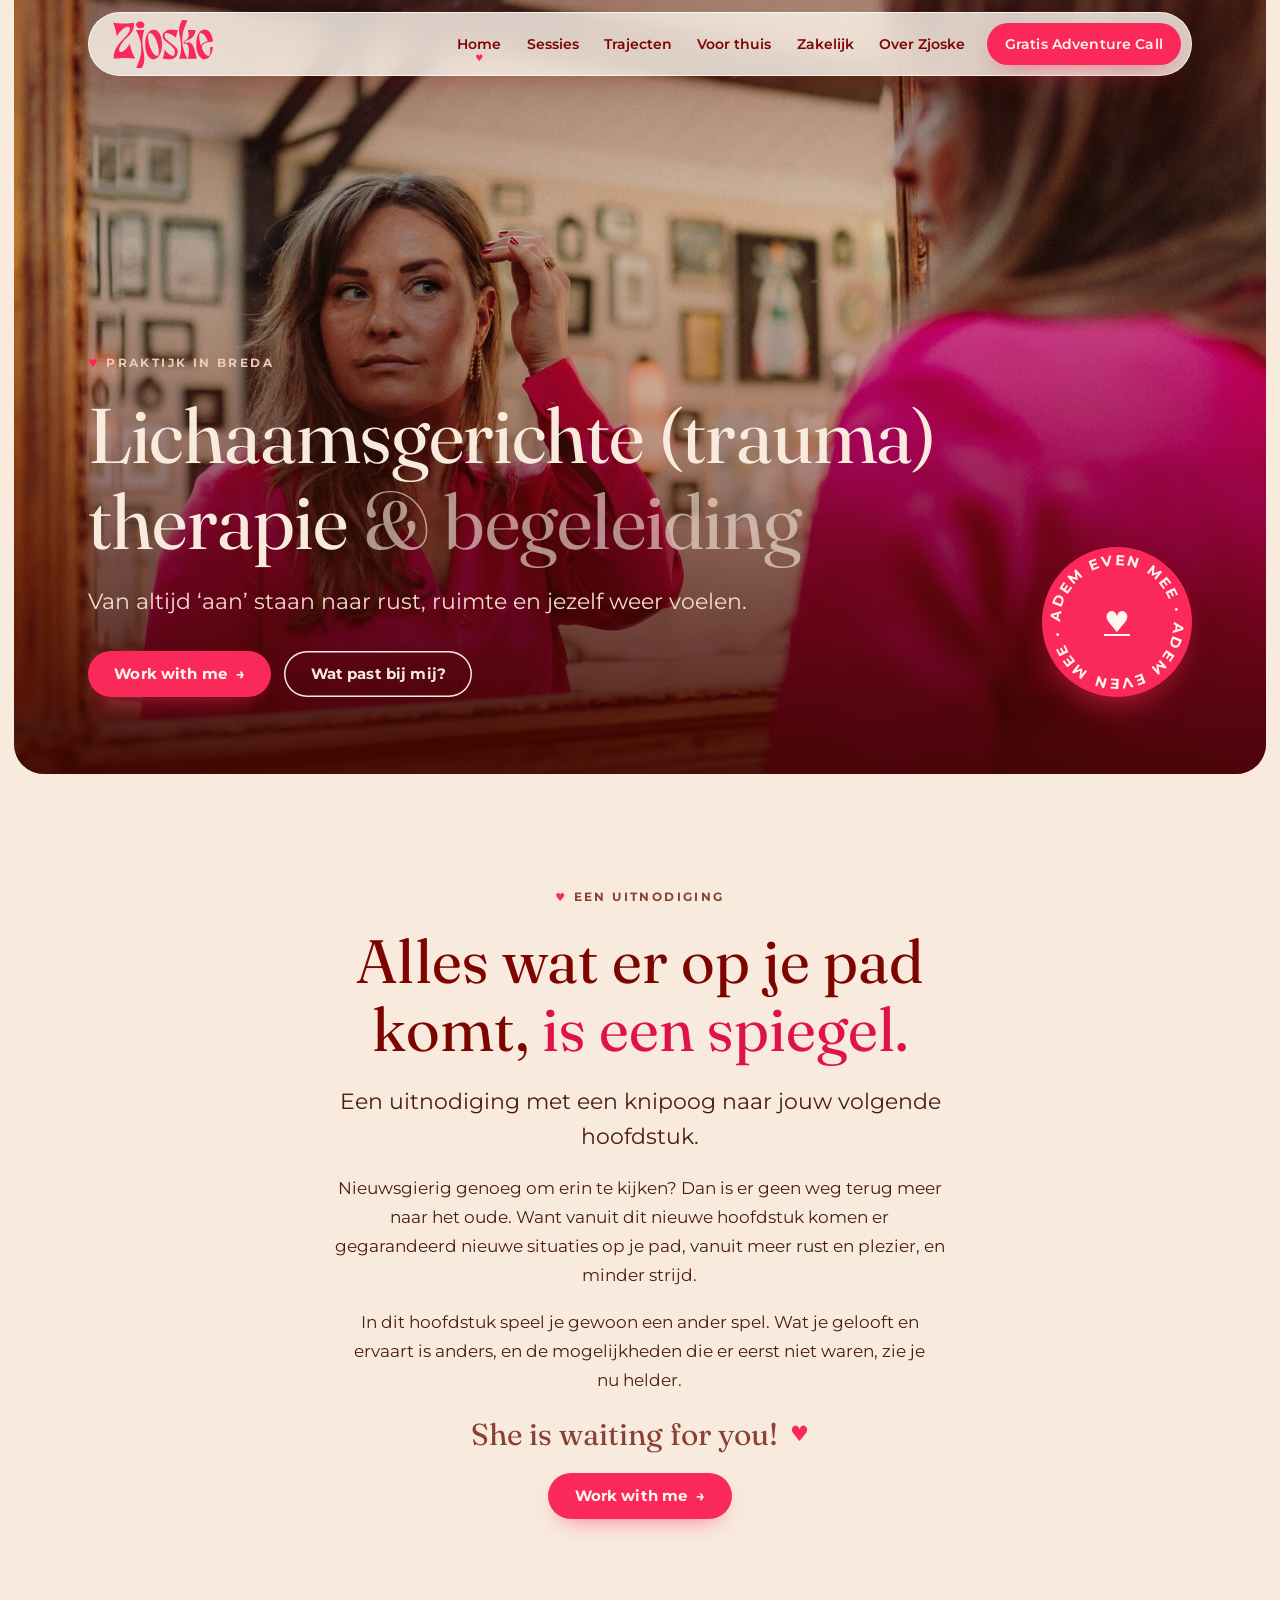
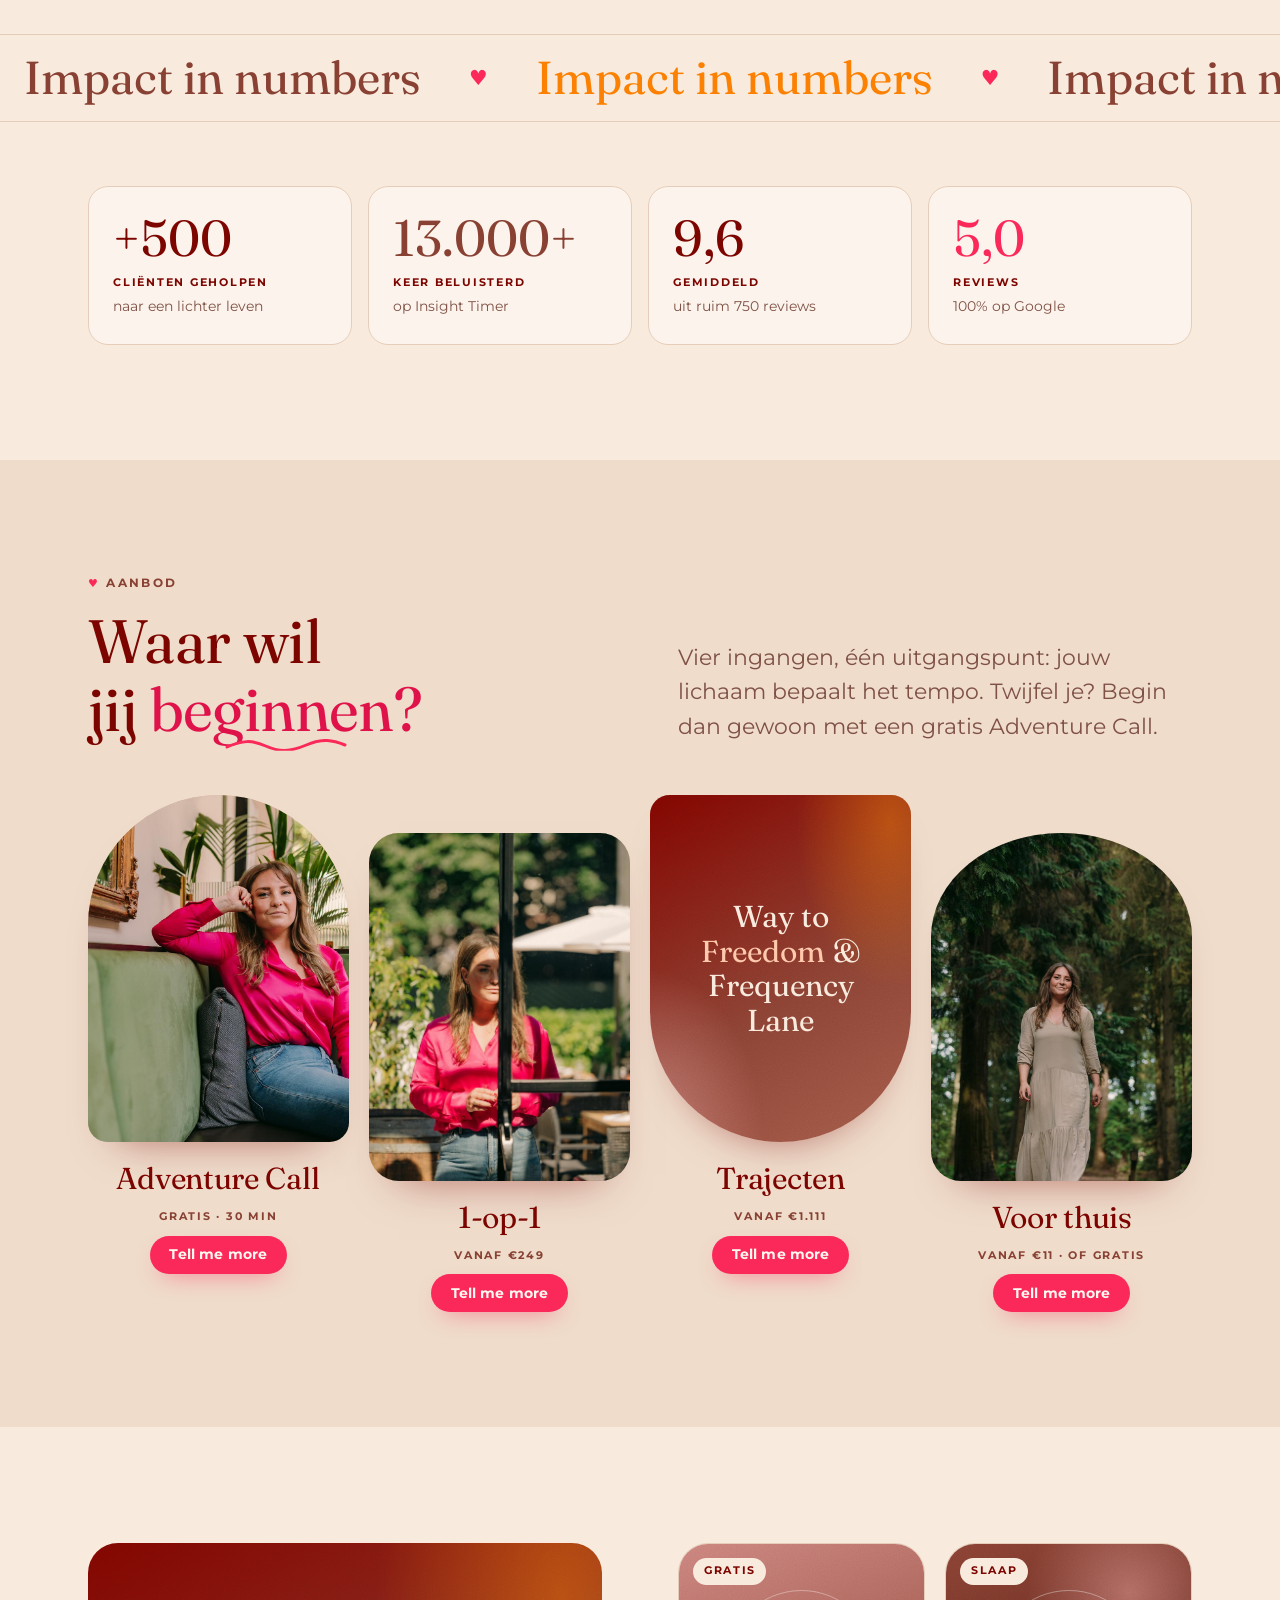
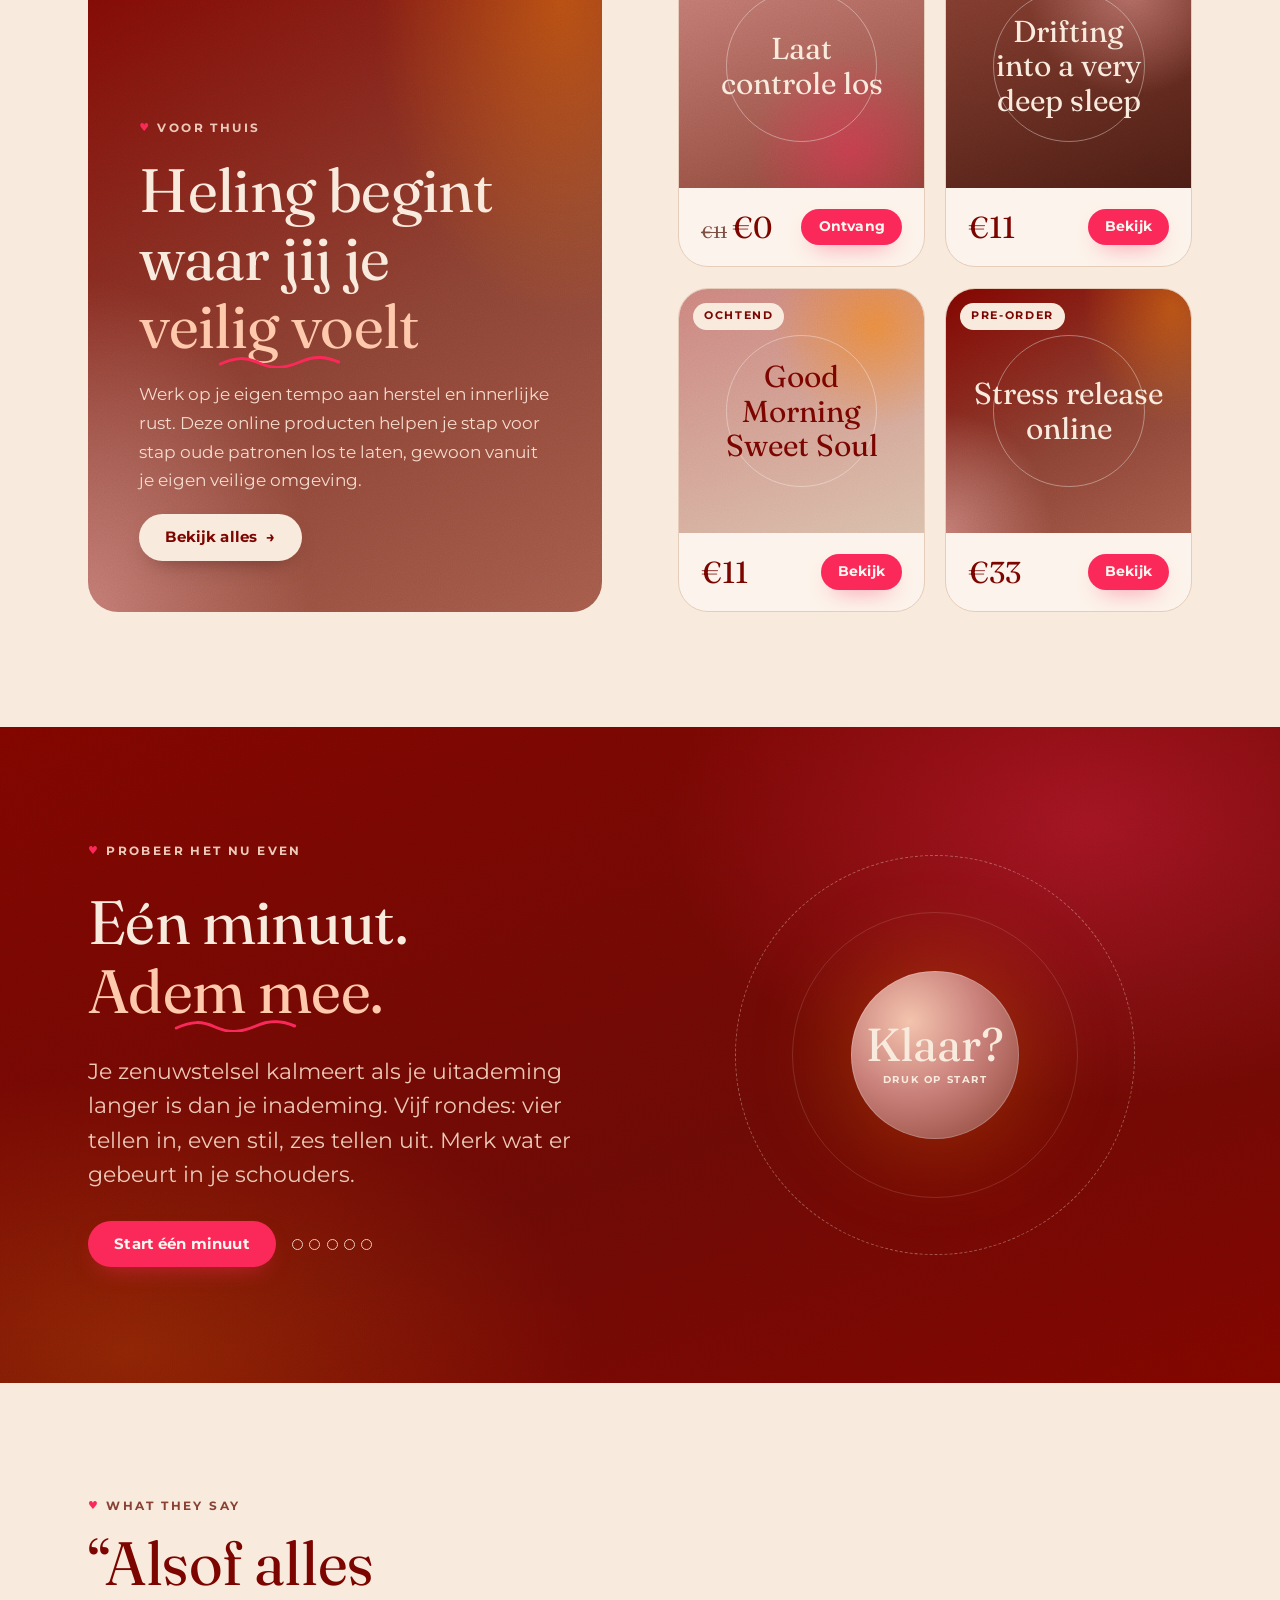
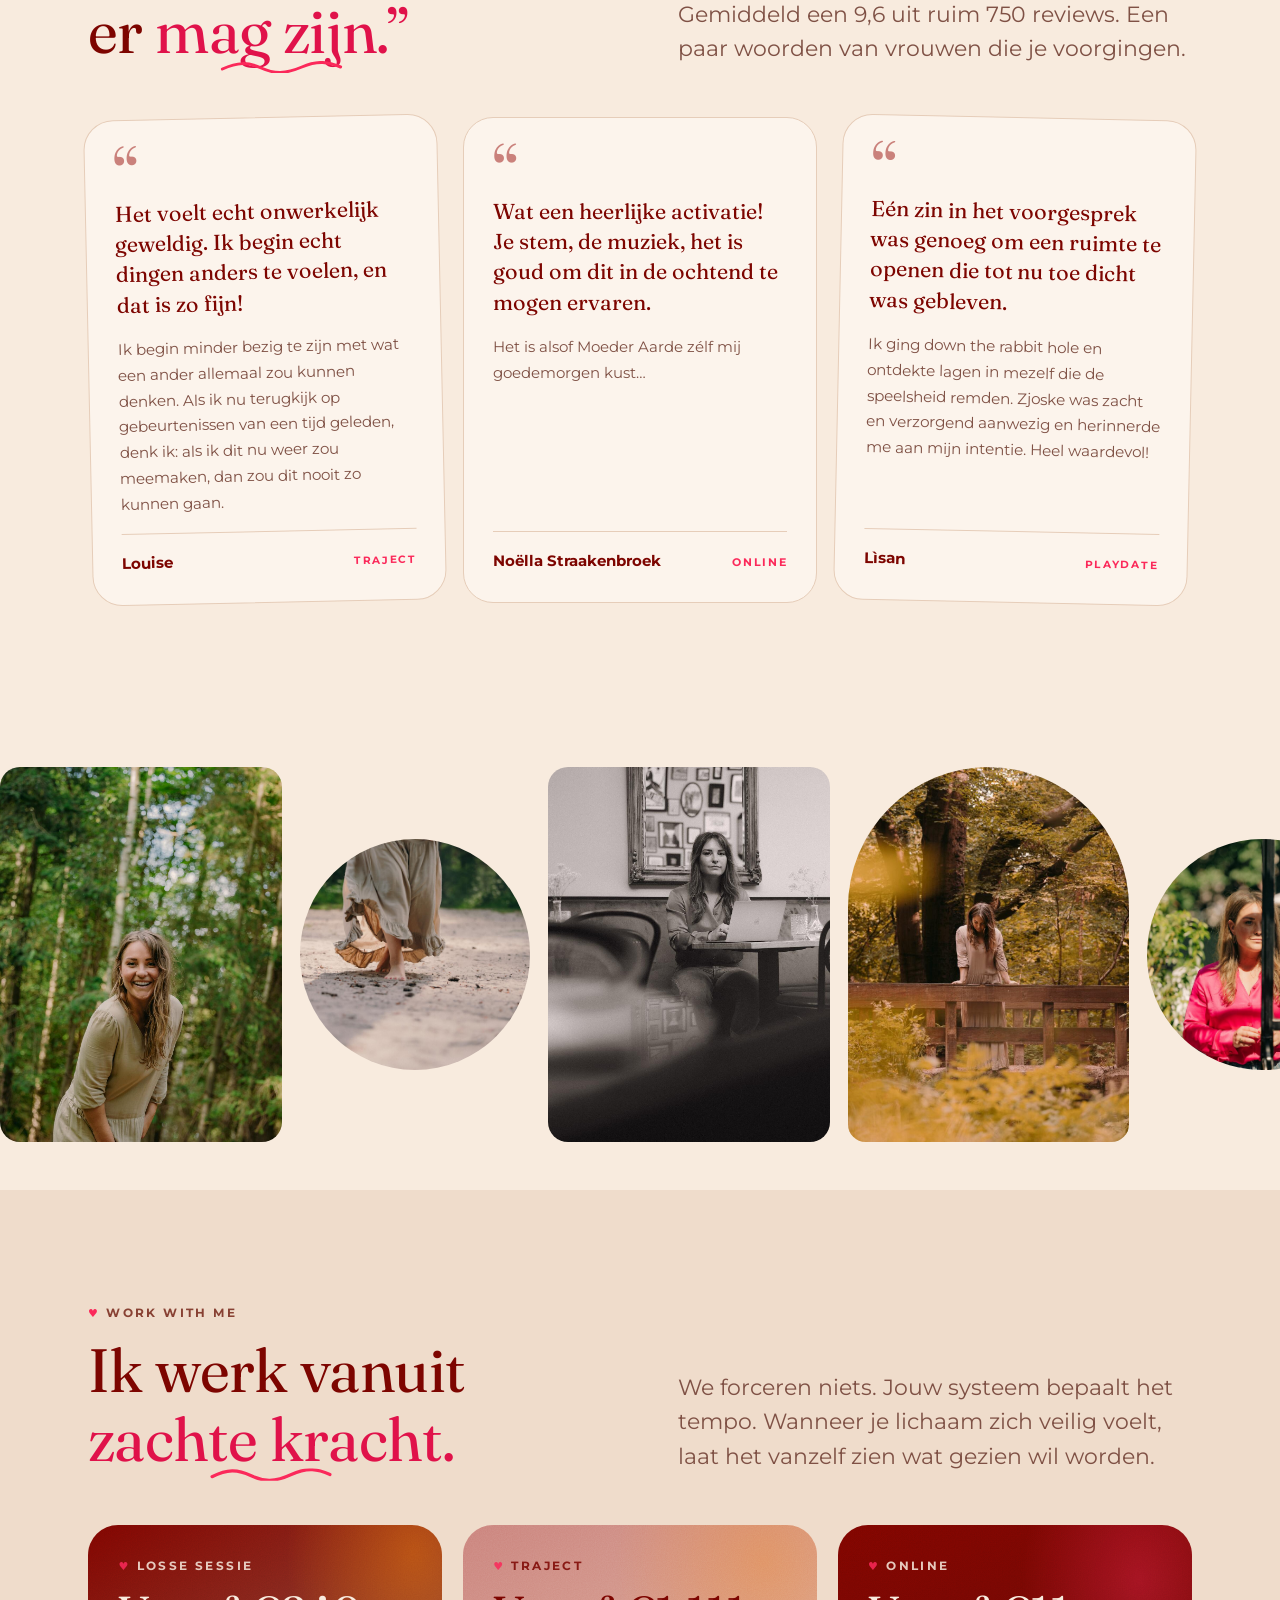
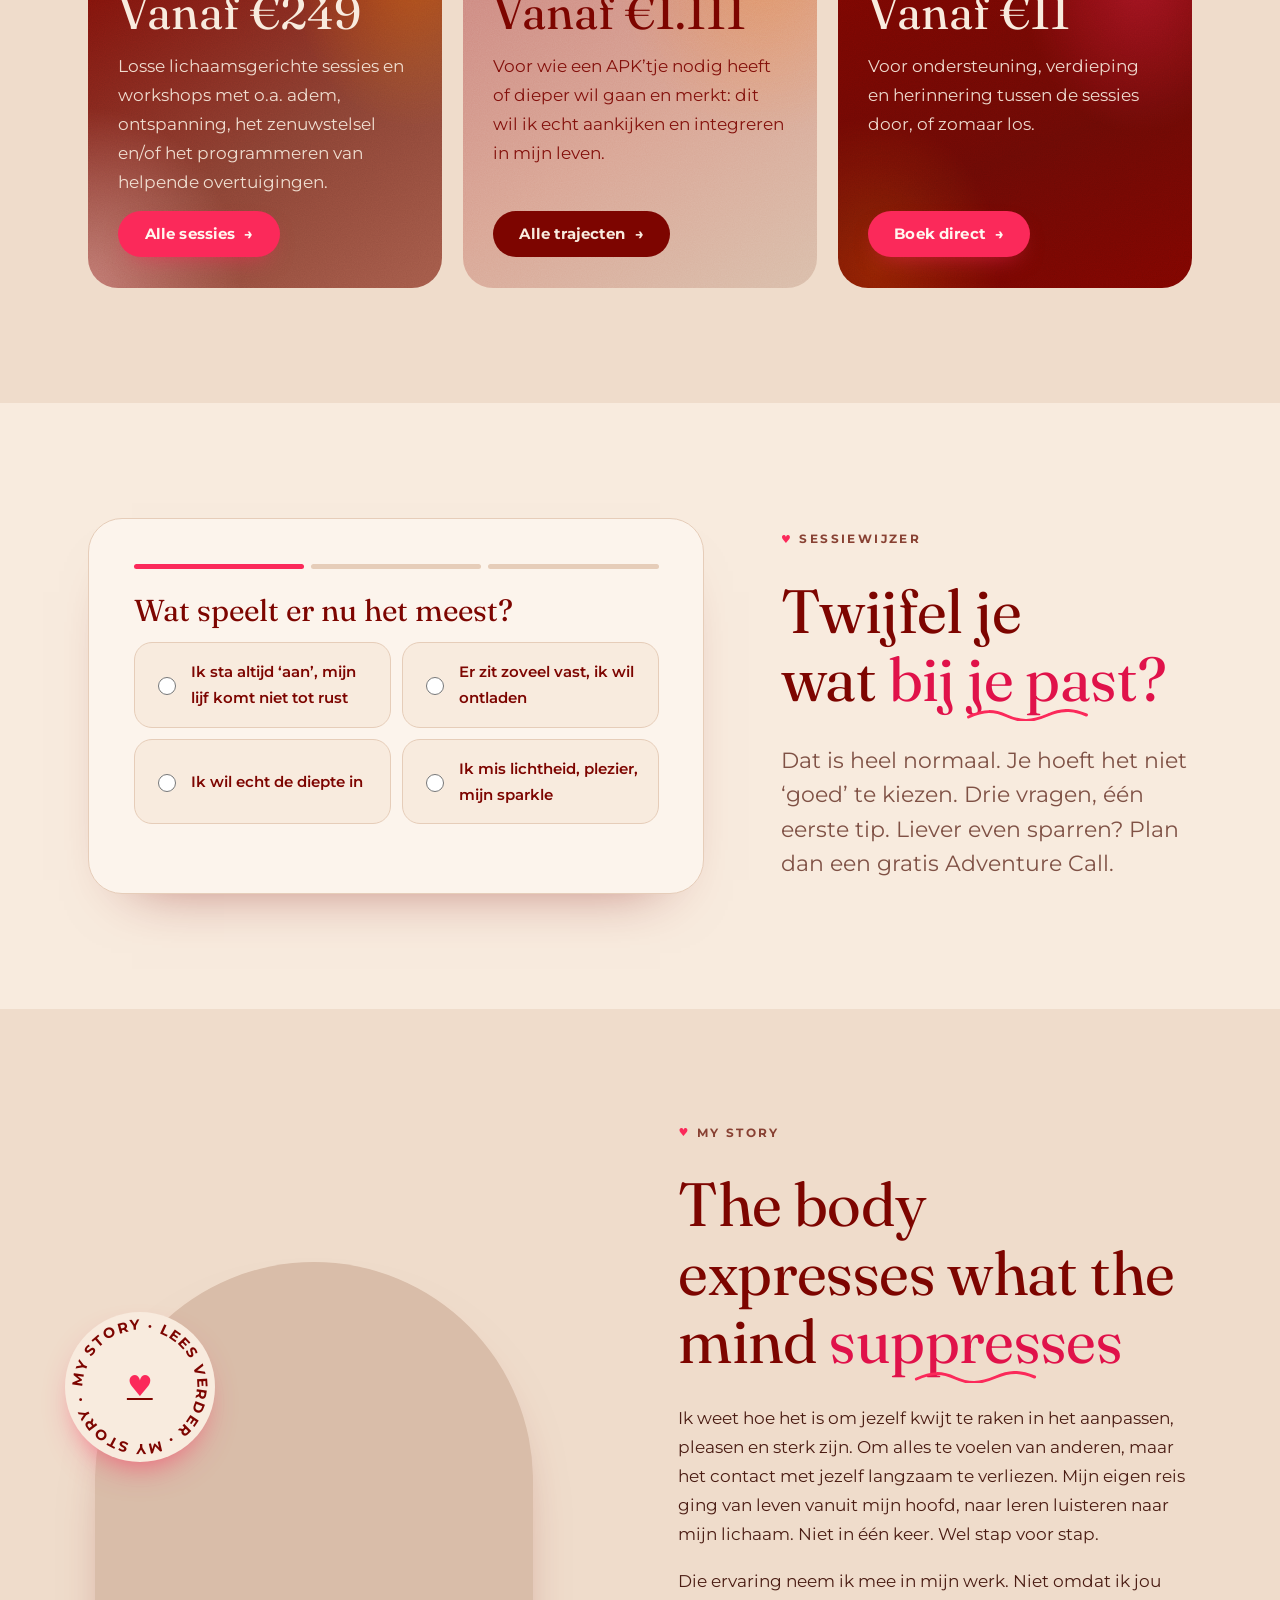
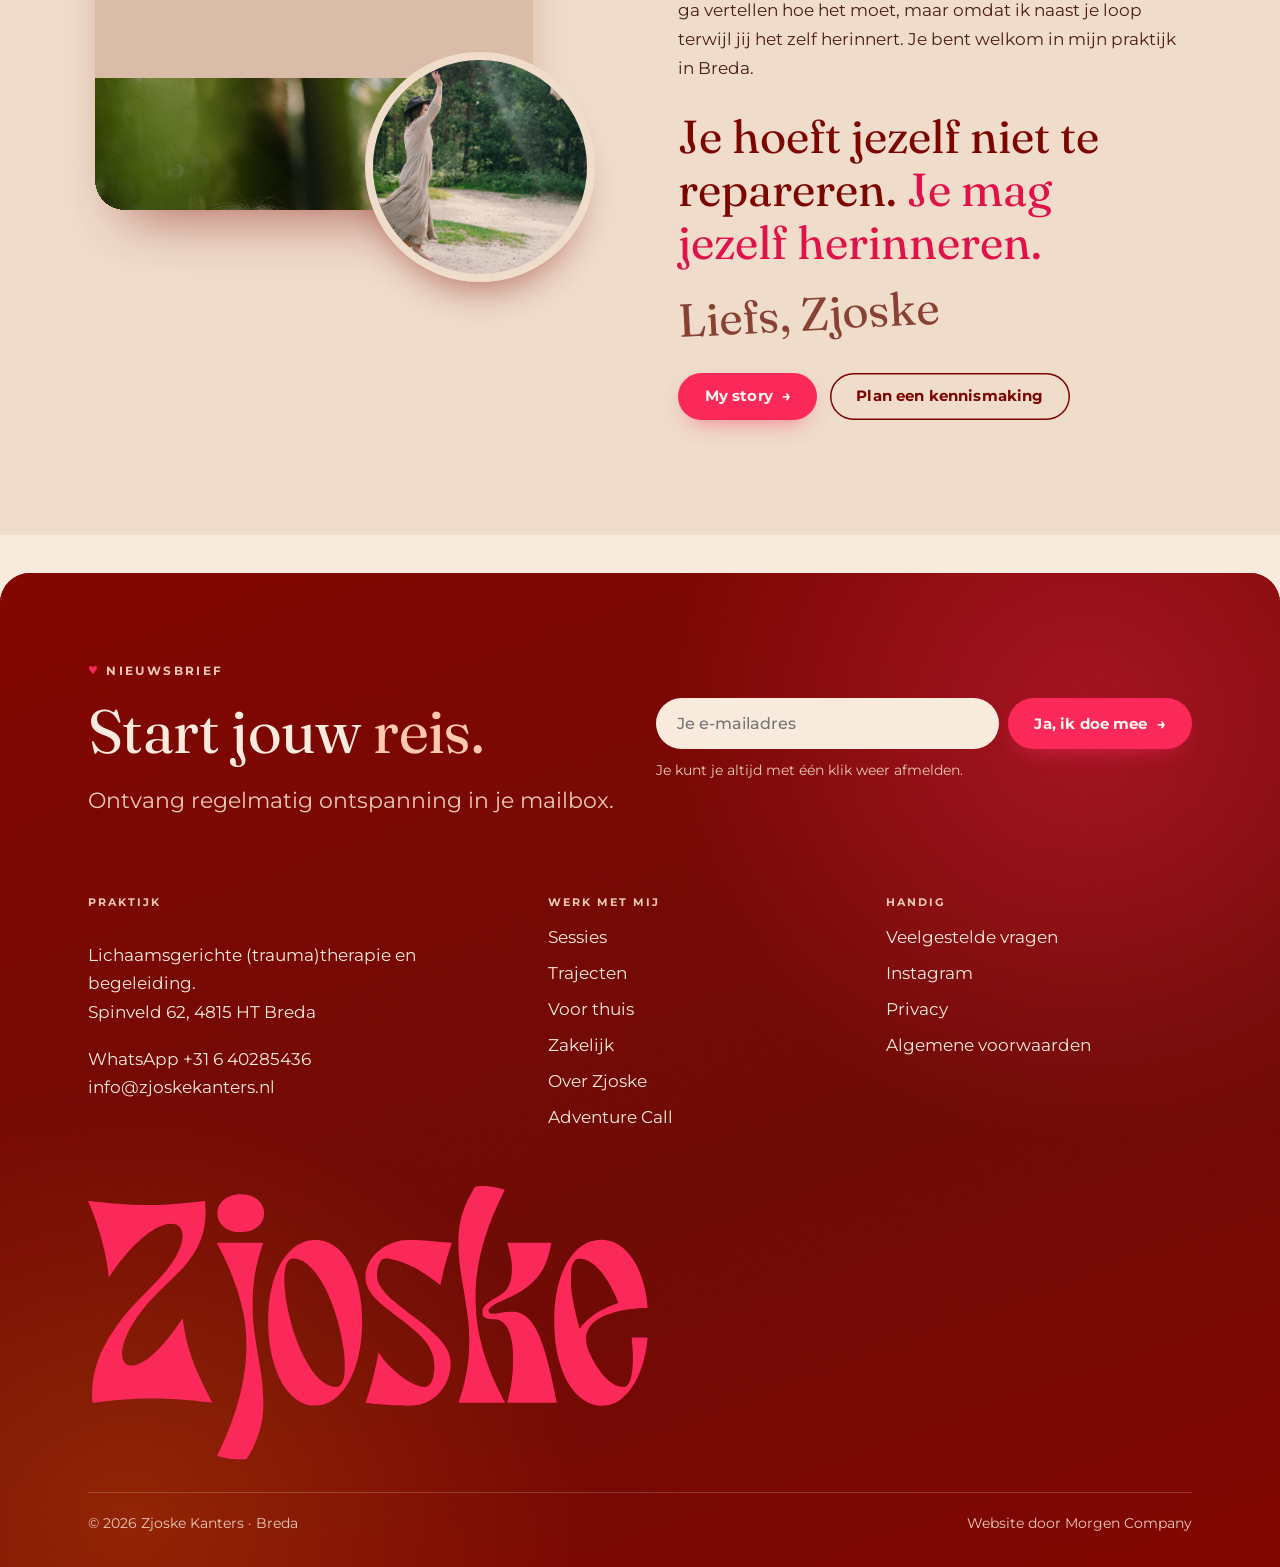
==== commit 9499c354: "Leesbaarheid: lichte tekst op donkere vlakken, dieper roze accent op licht - Praktisch-blok (Zakelij" ====
--- a/index.html
+++ b/index.html
@@ -290,7 +290,7 @@
           <p>Ik weet hoe het is om jezelf kwijt te raken in het aanpassen, pleasen en sterk zijn. Om alles te voelen van anderen, maar het contact met jezelf langzaam te verliezen. Mijn eigen reis ging van leven vanuit mijn hoofd, naar leren luisteren naar mijn lichaam. Niet in één keer. Wel stap voor stap.</p>
           <p>Die ervaring neem ik mee in mijn werk. Niet omdat ik jou ga vertellen hoe het moet, maar omdat ik naast je loop terwijl jij het zelf herinnert. Je bent welkom in mijn praktijk in Breda.</p>
         </div>
-        <p class="bigquote" style="font-size:var(--step-3)">Je hoeft jezelf niet te repareren. <span style="color:var(--roze)">Je mag jezelf herinneren.</span></p>
+        <p class="bigquote" style="font-size:var(--step-3)">Je hoeft jezelf niet te repareren. <span style="color:#e0124a">Je mag jezelf herinneren.</span></p>
         <p class="signature">Liefs, Zjoske</p>
         <div class="btn-row"><a class="btn" href="over.html">My story <span class="arr">→</span></a><a class="btn btn--ghost" href="kennismaken.html">Plan een kennismaking</a></div>
       </div>
--- a/style.css
+++ b/style.css
@@ -39,6 +39,10 @@
   --text-soft: #7f5145;
   --on-dark: var(--offwhite);
   --on-dark-soft: #ecc9b8;
+  /* oude namen, zodat alles blijft werken */
+  --accent: #e0124a;
+  --deep-ink: var(--offwhite);
+  --deep-soft: var(--on-dark-soft);
 
   /* — Kleurvlakken: aarde als basis, accent als gloed — */
   --earth: radial-gradient(60% 80% at 92% 8%, rgba(252,129,3,.42) 0%, transparent 60%),
@@ -277,7 +281,7 @@
 .stat:hover { transform: translateY(-6px) rotate(-1deg); }
 .stat b { font: 400 clamp(2.2rem, 1.4rem + 2.2vw, 3.3rem)/1 var(--f-display); color: var(--bordeaux); font-variant-numeric: tabular-nums; }
 .stat:nth-child(2) b { color: var(--bruin); }
-.stat:nth-child(3) b { color: var(--poeder); }
+.stat:nth-child(3) b { color: var(--bordeaux); }
 .stat:nth-child(4) b { color: var(--roze); }
 .stat strong { font: 700 11px var(--f-body); letter-spacing: .16em; text-transform: uppercase; color: var(--bordeaux); margin-top: .4rem; }
 .stat span { font-size: var(--step--1); color: var(--text-soft); }
@@ -393,10 +397,10 @@
 @media (max-width: 860px) { .detail aside { position: static; } }
 .detail h3 { font-size: var(--step-3); }
 .detail h3 .muted { font-family: var(--f-body); font-size: .4em; letter-spacing: .12em; font-weight: 700; vertical-align: middle; }
-.detail h3 em { color: var(--roze); }
-.tag { display: inline-flex; align-self: start; justify-self: start; padding: .45em 1em; border-radius: 999px; background: var(--poeder); color: var(--offwhite); font-weight: 700; font-size: 10.5px; letter-spacing: .16em; text-transform: uppercase; }
+.detail h3 em { color: #e0124a; }
+.tag { display: inline-flex; align-self: start; justify-self: start; padding: .45em 1em; border-radius: 999px; background: var(--bordeaux); color: var(--offwhite); font-weight: 700; font-size: 10.5px; letter-spacing: .16em; text-transform: uppercase; }
 .tag--orange { background: var(--bruin); }
-.tag--pink { background: var(--bordeaux); }
+.tag--pink { background: var(--poeder); color: var(--bordeaux); }
 .tag--line { background: transparent; border: 1px solid var(--poeder); color: var(--bruin); }
 .facts { display: grid; grid-template-columns: auto 1fr; gap: .6rem 1.2rem; margin: 0; padding: 1.25rem 1.4rem; background: var(--card); border-radius: var(--radius-sm); border: 1px solid var(--line); }
 .facts dt { font-weight: 700; font-size: 10.5px; letter-spacing: .16em; text-transform: uppercase; color: var(--text-soft); padding-top: .4em; }
@@ -427,10 +431,10 @@
 .product .cover b { font: 400 var(--step-2)/1.15 var(--f-display); color: var(--offwhite); text-align: center; padding: 1.5rem; text-wrap: balance; }
 .cover--sleep { background: radial-gradient(70% 70% at 75% 20%, rgba(202,129,123,.7), transparent 60%), linear-gradient(160deg, #884133, #4a1c13); }
 .cover--morning { background: radial-gradient(70% 70% at 80% 15%, rgba(252,129,3,.55), transparent 60%), linear-gradient(160deg, #ca817b, #d9bda9); }
-.cover--morning b { color: var(--bordeaux); }
+.product .cover--morning b { color: var(--bordeaux); }
 .cover--trigger { background: var(--wine); }
 .cover--clean { background: radial-gradient(70% 70% at 25% 20%, #fff7f0, transparent 60%), linear-gradient(160deg, #d9bda9, #ca817b); }
-.cover--clean b { color: var(--bordeaux); }
+.product .cover--clean b { color: var(--bordeaux); }
 .cover--free { background: radial-gradient(70% 70% at 70% 85%, rgba(251,41,90,.45), transparent 60%), linear-gradient(160deg, #ca817b, #884133); }
 .cover--program { background: var(--earth); }
 .product .cover .tag { position: absolute; top: 14px; left: 14px; background: var(--offwhite); color: var(--bordeaux); }
@@ -556,3 +560,20 @@
   .stat b { font-size: 1.9rem; }
   .offer { max-width: 380px; margin-inline: auto; width: 100%; }
 }
+
+/* ---------- Leesbaarheid op donkere vlakken ----------
+   Alles wat binnen een donker (bordeaux/bruin) vlak staat, wordt licht. */
+.section--deep .facts, .page-hero .facts, .glow .facts { background: rgba(248,235,222,.08); border-color: rgba(248,235,222,.25); }
+.section--deep .facts dd, .page-hero .facts dd, .glow .facts dd { color: var(--offwhite); }
+.section--deep .facts dt, .page-hero .facts dt, .glow .facts dt { color: var(--on-dark-soft); }
+.section--deep .say li, .glow .say li { color: var(--offwhite); border-left-color: var(--oranje); }
+.section--deep .brings, .glow .brings { background: rgba(248,235,222,.08); color: var(--offwhite); }
+.section--deep .brings strong, .glow .brings strong { color: var(--offwhite); }
+.section--deep .timeline b { color: var(--offwhite); }
+.section--deep .chip { background: rgba(248,235,222,.1); border-color: rgba(248,235,222,.25); color: var(--offwhite); }
+.section--deep .textlink, .glow .textlink { color: var(--offwhite); }
+.section--deep figcaption { color: var(--on-dark-soft); }
+
+/* roze accentwoord op lichte achtergrond: een tikje dieper roze, zodat het goed leesbaar blijft */
+h1 em, h2 em, h3 em, .intro .big em { color: #e0124a; }
+.section--deep h2 em, .glow h2 em, .page-hero h1 em, .photo-hero h1 em, .site-footer h2 em, .hero-earth h1 em { color: #ffc9ad; }
